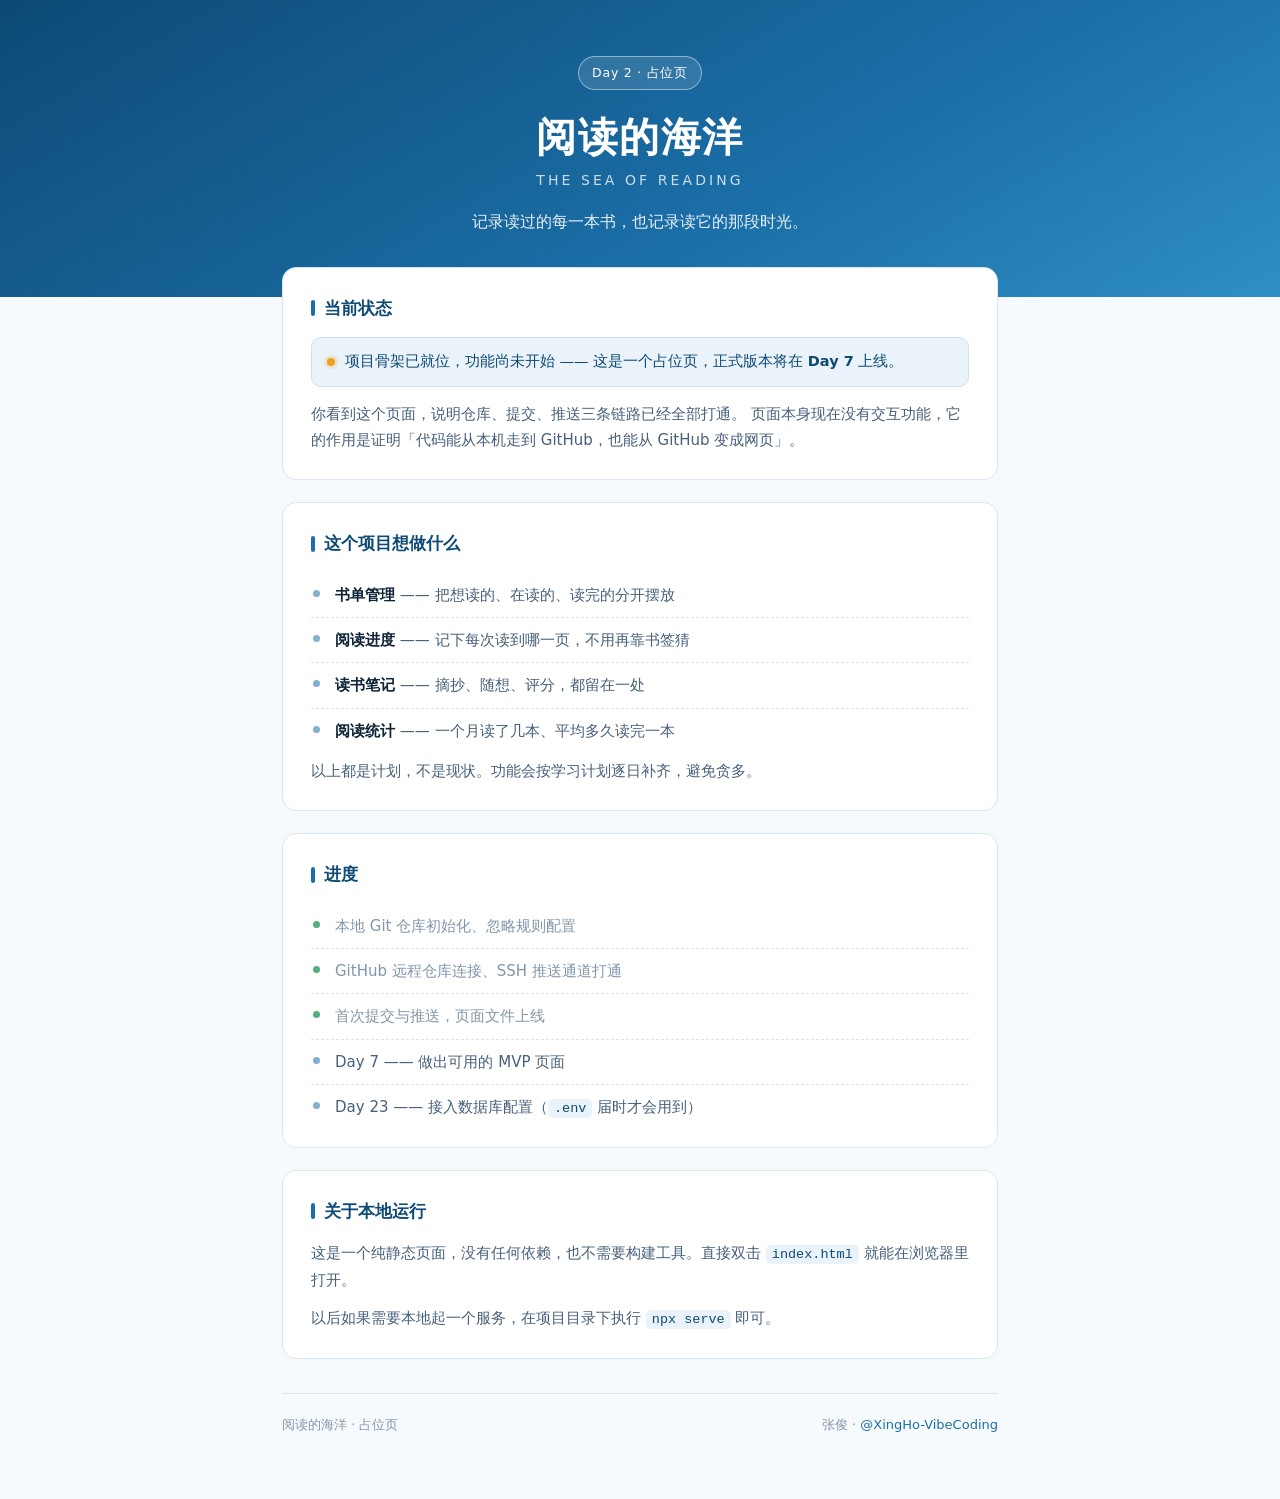
==== index.html @ 40977fce "Day 2｜新增 index.html 占位页，完成首次项目提交 改了什么：GIT-CHECKLIST.md 表格排版被编辑器自动重排（Day 1 遗留），随本次一并入库 加了什么：index.htm" ====
<!DOCTYPE html>
<html lang="zh-CN">
<head>
<meta charset="UTF-8">
<meta name="viewport" content="width=device-width, initial-scale=1.0">
<title>阅读的海洋 · The Sea of Reading</title>
<meta name="description" content="阅读的海洋 —— 一个记录读书笔记与阅读进度的个人项目。当前为占位页。">
<style>
  :root {
    --ink:        #0f2438;
    --ink-soft:   #47607a;
    --ink-faint:  #8296aa;
    --sea:        #1b6fa8;
    --sea-deep:   #0d4a75;
    --sea-tint:   #eaf3fa;
    --line:       #d8e6f0;
    --paper:      #ffffff;
    --bg:         #f6fafd;
    --radius:     14px;
  }

  * { box-sizing: border-box; }

  html { -webkit-text-size-adjust: 100%; }

  body {
    margin: 0;
    background: var(--bg);
    color: var(--ink);
    font-family: "PingFang SC", "Microsoft YaHei", "Hiragino Sans GB",
                 "Source Han Sans SC", "Noto Sans CJK SC", system-ui, sans-serif;
    font-size: 16px;
    line-height: 1.75;
    -webkit-font-smoothing: antialiased;
  }

  .wrap {
    max-width: 760px;
    margin: 0 auto;
    padding: 0 22px 64px;
  }

  /* ---------- 顶部 ---------- */
  .hero {
    background: linear-gradient(150deg, var(--sea-deep) 0%, var(--sea) 62%, #2f8fc4 100%);
    color: #fff;
    padding: 56px 22px 60px;
    text-align: center;
  }

  .hero-inner { max-width: 760px; margin: 0 auto; }

  .badge {
    display: inline-block;
    font-size: 12.5px;
    letter-spacing: .06em;
    padding: 5px 13px;
    border: 1px solid rgba(255, 255, 255, .45);
    border-radius: 999px;
    background: rgba(255, 255, 255, .12);
    margin-bottom: 22px;
  }

  .hero h1 {
    margin: 0;
    font-size: 40px;
    line-height: 1.25;
    letter-spacing: .04em;
    font-weight: 600;
  }

  .hero .en {
    display: block;
    margin-top: 10px;
    font-size: 14px;
    letter-spacing: .22em;
    text-transform: uppercase;
    opacity: .78;
    font-weight: 400;
  }

  .hero p.tagline {
    margin: 20px auto 0;
    max-width: 480px;
    font-size: 15.5px;
    opacity: .9;
  }

  /* ---------- 卡片 ---------- */
  .card {
    background: var(--paper);
    border: 1px solid var(--line);
    border-radius: var(--radius);
    padding: 26px 28px;
    margin-top: 22px;
  }

  .card:first-of-type { margin-top: -30px; }

  .card h2 {
    margin: 0 0 14px;
    font-size: 17px;
    font-weight: 600;
    color: var(--sea-deep);
    display: flex;
    align-items: center;
    gap: 9px;
  }

  .card h2::before {
    content: "";
    width: 4px;
    height: 16px;
    border-radius: 2px;
    background: var(--sea);
    flex: none;
  }

  .card p { margin: 0 0 12px; color: var(--ink-soft); font-size: 15px; }
  .card p:last-child { margin-bottom: 0; }

  /* ---------- 状态条 ---------- */
  .status {
    display: flex;
    align-items: center;
    gap: 10px;
    font-size: 14.5px;
    color: var(--sea-deep);
    background: var(--sea-tint);
    border: 1px solid #c9e2f3;
    border-radius: 10px;
    padding: 11px 15px;
  }

  .dot {
    width: 8px; height: 8px;
    border-radius: 50%;
    background: #f0a020;
    flex: none;
    box-shadow: 0 0 0 3px rgba(240, 160, 32, .18);
  }

  /* ---------- 列表 ---------- */
  ul.plain { margin: 0; padding: 0; list-style: none; }

  ul.plain li {
    position: relative;
    padding: 9px 0 9px 24px;
    border-bottom: 1px dashed var(--line);
    font-size: 15px;
    color: var(--ink-soft);
  }

  ul.plain li:last-child { border-bottom: none; padding-bottom: 0; }

  ul.plain li::before {
    content: "";
    position: absolute;
    left: 2px; top: 17px;
    width: 7px; height: 7px;
    border-radius: 50%;
    background: var(--sea);
    opacity: .55;
  }

  ul.plain li.done { color: var(--ink-faint); }
  ul.plain li.done::before { background: #35a06a; opacity: .85; }

  ul.plain li b { color: var(--ink); font-weight: 600; }

  /* ---------- 代码 ---------- */
  code {
    font-family: "Cascadia Mono", Consolas, "SFMono-Regular", Menlo, monospace;
    font-size: 13.5px;
    background: var(--sea-tint);
    color: var(--sea-deep);
    padding: 2px 6px;
    border-radius: 5px;
  }

  /* ---------- 页脚 ---------- */
  footer {
    margin-top: 34px;
    padding-top: 20px;
    border-top: 1px solid var(--line);
    font-size: 13px;
    color: var(--ink-faint);
    display: flex;
    justify-content: space-between;
    flex-wrap: wrap;
    gap: 8px;
  }

  footer a { color: var(--sea); text-decoration: none; }
  footer a:hover { text-decoration: underline; }

  @media (max-width: 520px) {
    .hero { padding: 42px 18px 52px; }
    .hero h1 { font-size: 30px; }
    .hero .en { font-size: 12px; letter-spacing: .16em; }
    .card { padding: 22px 20px; }
    .card:first-of-type { margin-top: -24px; }
  }
</style>
</head>
<body>

<header class="hero">
  <div class="hero-inner">
    <span class="badge">Day 2 · 占位页</span>
    <h1>阅读的海洋
      <span class="en">The Sea of Reading</span>
    </h1>
    <p class="tagline">记录读过的每一本书，也记录读它的那段时光。</p>
  </div>
</header>

<div class="wrap">

  <section class="card">
    <h2>当前状态</h2>
    <div class="status">
      <span class="dot"></span>
      <span>项目骨架已就位，功能尚未开始 —— 这是一个占位页，正式版本将在 <b>Day 7</b> 上线。</span>
    </div>
    <p style="margin-top:14px">
      你看到这个页面，说明仓库、提交、推送三条链路已经全部打通。
      页面本身现在没有交互功能，它的作用是证明「代码能从本机走到 GitHub，也能从 GitHub 变成网页」。
    </p>
  </section>

  <section class="card">
    <h2>这个项目想做什么</h2>
    <ul class="plain">
      <li><b>书单管理</b> —— 把想读的、在读的、读完的分开摆放</li>
      <li><b>阅读进度</b> —— 记下每次读到哪一页，不用再靠书签猜</li>
      <li><b>读书笔记</b> —— 摘抄、随想、评分，都留在一处</li>
      <li><b>阅读统计</b> —— 一个月读了几本、平均多久读完一本</li>
    </ul>
    <p style="margin-top:14px">
      以上都是计划，不是现状。功能会按学习计划逐日补齐，避免贪多。
    </p>
  </section>

  <section class="card">
    <h2>进度</h2>
    <ul class="plain">
      <li class="done">本地 Git 仓库初始化、忽略规则配置</li>
      <li class="done">GitHub 远程仓库连接、SSH 推送通道打通</li>
      <li class="done">首次提交与推送，页面文件上线</li>
      <li>Day 7 —— 做出可用的 MVP 页面</li>
      <li>Day 23 —— 接入数据库配置（<code>.env</code> 届时才会用到）</li>
    </ul>
  </section>

  <section class="card">
    <h2>关于本地运行</h2>
    <p>
      这是一个纯静态页面，没有任何依赖，也不需要构建工具。直接双击
      <code>index.html</code> 就能在浏览器里打开。
    </p>
    <p>
      以后如果需要本地起一个服务，在项目目录下执行 <code>npx serve</code> 即可。
    </p>
  </section>

  <footer>
    <span>阅读的海洋 · 占位页</span>
    <span>张俊 · <a href="https://github.com/XingHo-VibeCoding">@XingHo-VibeCoding</a></span>
  </footer>

</div>

</body>
</html>
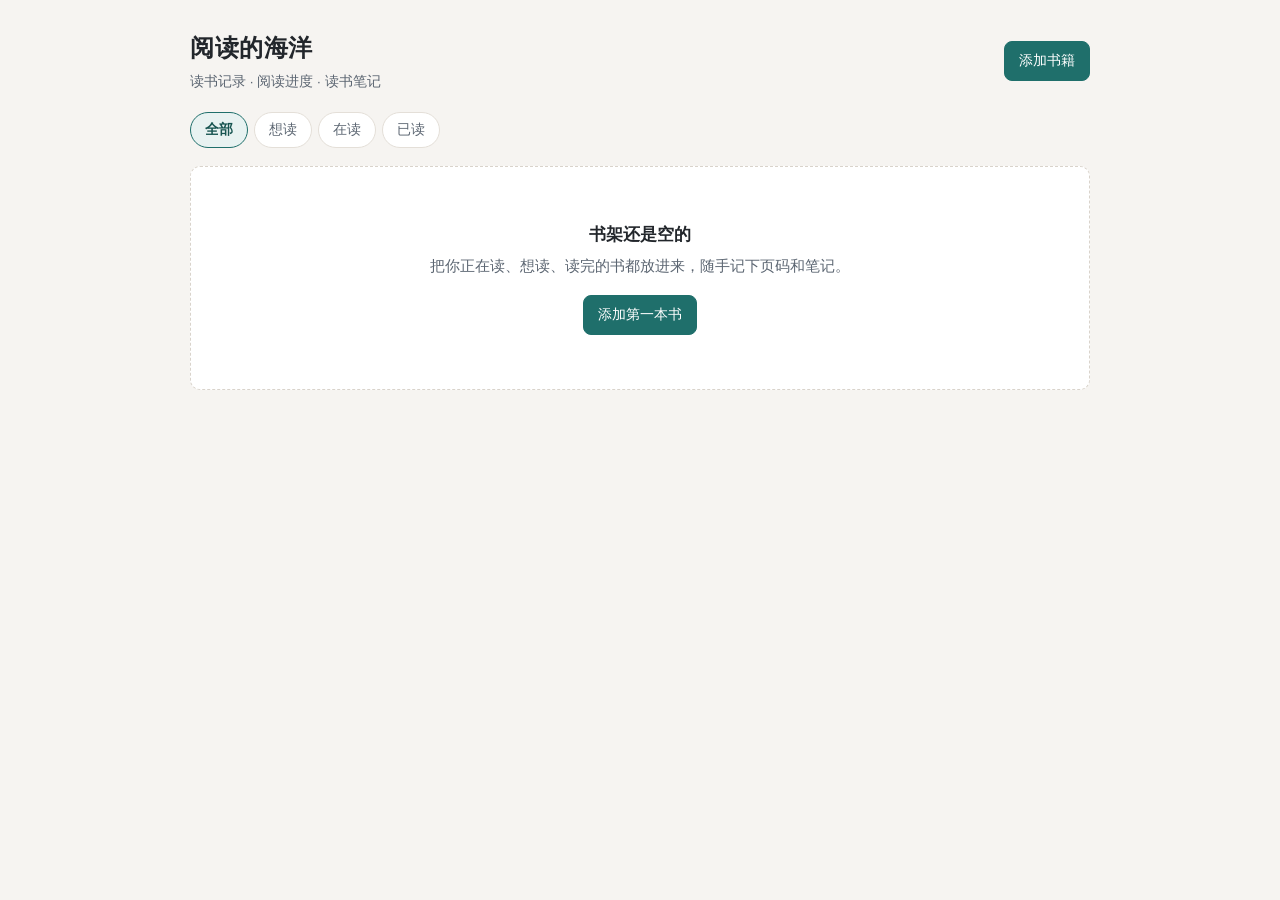
==== commit 4288f112: "Day 7｜MVP 跑起来，四个文件 + 23 条验收标准全过 改了什么：占位页改成三视图骨架，README/PRD/TECH_DESIGN 口径对齐，.gitignore 挡掉临时脚本 加了什么：s" ====
--- a/index.html
+++ b/index.html
@@ -1,275 +1,182 @@
-<!DOCTYPE html>
+<!doctype html>
 <html lang="zh-CN">
 <head>
-<meta charset="UTF-8">
-<meta name="viewport" content="width=device-width, initial-scale=1.0">
-<title>阅读的海洋 · The Sea of Reading</title>
-<meta name="description" content="阅读的海洋 —— 一个记录读书笔记与阅读进度的个人项目。当前为占位页。">
-<style>
-  :root {
-    --ink:        #0f2438;
-    --ink-soft:   #47607a;
-    --ink-faint:  #8296aa;
-    --sea:        #1b6fa8;
-    --sea-deep:   #0d4a75;
-    --sea-tint:   #eaf3fa;
-    --line:       #d8e6f0;
-    --paper:      #ffffff;
-    --bg:         #f6fafd;
-    --radius:     14px;
-  }
-
-  * { box-sizing: border-box; }
-
-  html { -webkit-text-size-adjust: 100%; }
-
-  body {
-    margin: 0;
-    background: var(--bg);
-    color: var(--ink);
-    font-family: "PingFang SC", "Microsoft YaHei", "Hiragino Sans GB",
-                 "Source Han Sans SC", "Noto Sans CJK SC", system-ui, sans-serif;
-    font-size: 16px;
-    line-height: 1.75;
-    -webkit-font-smoothing: antialiased;
-  }
-
-  .wrap {
-    max-width: 760px;
-    margin: 0 auto;
-    padding: 0 22px 64px;
-  }
-
-  /* ---------- 顶部 ---------- */
-  .hero {
-    background: linear-gradient(150deg, var(--sea-deep) 0%, var(--sea) 62%, #2f8fc4 100%);
-    color: #fff;
-    padding: 56px 22px 60px;
-    text-align: center;
-  }
-
-  .hero-inner { max-width: 760px; margin: 0 auto; }
-
-  .badge {
-    display: inline-block;
-    font-size: 12.5px;
-    letter-spacing: .06em;
-    padding: 5px 13px;
-    border: 1px solid rgba(255, 255, 255, .45);
-    border-radius: 999px;
-    background: rgba(255, 255, 255, .12);
-    margin-bottom: 22px;
-  }
-
-  .hero h1 {
-    margin: 0;
-    font-size: 40px;
-    line-height: 1.25;
-    letter-spacing: .04em;
-    font-weight: 600;
-  }
-
-  .hero .en {
-    display: block;
-    margin-top: 10px;
-    font-size: 14px;
-    letter-spacing: .22em;
-    text-transform: uppercase;
-    opacity: .78;
-    font-weight: 400;
-  }
-
-  .hero p.tagline {
-    margin: 20px auto 0;
-    max-width: 480px;
-    font-size: 15.5px;
-    opacity: .9;
-  }
-
-  /* ---------- 卡片 ---------- */
-  .card {
-    background: var(--paper);
-    border: 1px solid var(--line);
-    border-radius: var(--radius);
-    padding: 26px 28px;
-    margin-top: 22px;
-  }
-
-  .card:first-of-type { margin-top: -30px; }
-
-  .card h2 {
-    margin: 0 0 14px;
-    font-size: 17px;
-    font-weight: 600;
-    color: var(--sea-deep);
-    display: flex;
-    align-items: center;
-    gap: 9px;
-  }
-
-  .card h2::before {
-    content: "";
-    width: 4px;
-    height: 16px;
-    border-radius: 2px;
-    background: var(--sea);
-    flex: none;
-  }
-
-  .card p { margin: 0 0 12px; color: var(--ink-soft); font-size: 15px; }
-  .card p:last-child { margin-bottom: 0; }
-
-  /* ---------- 状态条 ---------- */
-  .status {
-    display: flex;
-    align-items: center;
-    gap: 10px;
-    font-size: 14.5px;
-    color: var(--sea-deep);
-    background: var(--sea-tint);
-    border: 1px solid #c9e2f3;
-    border-radius: 10px;
-    padding: 11px 15px;
-  }
-
-  .dot {
-    width: 8px; height: 8px;
-    border-radius: 50%;
-    background: #f0a020;
-    flex: none;
-    box-shadow: 0 0 0 3px rgba(240, 160, 32, .18);
-  }
-
-  /* ---------- 列表 ---------- */
-  ul.plain { margin: 0; padding: 0; list-style: none; }
-
-  ul.plain li {
-    position: relative;
-    padding: 9px 0 9px 24px;
-    border-bottom: 1px dashed var(--line);
-    font-size: 15px;
-    color: var(--ink-soft);
-  }
-
-  ul.plain li:last-child { border-bottom: none; padding-bottom: 0; }
-
-  ul.plain li::before {
-    content: "";
-    position: absolute;
-    left: 2px; top: 17px;
-    width: 7px; height: 7px;
-    border-radius: 50%;
-    background: var(--sea);
-    opacity: .55;
-  }
-
-  ul.plain li.done { color: var(--ink-faint); }
-  ul.plain li.done::before { background: #35a06a; opacity: .85; }
-
-  ul.plain li b { color: var(--ink); font-weight: 600; }
-
-  /* ---------- 代码 ---------- */
-  code {
-    font-family: "Cascadia Mono", Consolas, "SFMono-Regular", Menlo, monospace;
-    font-size: 13.5px;
-    background: var(--sea-tint);
-    color: var(--sea-deep);
-    padding: 2px 6px;
-    border-radius: 5px;
-  }
-
-  /* ---------- 页脚 ---------- */
-  footer {
-    margin-top: 34px;
-    padding-top: 20px;
-    border-top: 1px solid var(--line);
-    font-size: 13px;
-    color: var(--ink-faint);
-    display: flex;
-    justify-content: space-between;
-    flex-wrap: wrap;
-    gap: 8px;
-  }
-
-  footer a { color: var(--sea); text-decoration: none; }
-  footer a:hover { text-decoration: underline; }
-
-  @media (max-width: 520px) {
-    .hero { padding: 42px 18px 52px; }
-    .hero h1 { font-size: 30px; }
-    .hero .en { font-size: 12px; letter-spacing: .16em; }
-    .card { padding: 22px 20px; }
-    .card:first-of-type { margin-top: -24px; }
-  }
-</style>
+<meta charset="utf-8">
+<meta name="viewport" content="width=device-width, initial-scale=1">
+<title>阅读的海洋 · 我的读书记录</title>
+<!-- 依据 docs/TECH_DESIGN.md 2.6 / 2.7：单页 + 三视图，显示隐藏切换，不做页面跳转 -->
+<link rel="stylesheet" href="styles.css">
 </head>
 <body>
 
-<header class="hero">
-  <div class="hero-inner">
-    <span class="badge">Day 2 · 占位页</span>
-    <h1>阅读的海洋
-      <span class="en">The Sea of Reading</span>
-    </h1>
-    <p class="tagline">记录读过的每一本书，也记录读它的那段时光。</p>
-  </div>
-</header>
+<!-- 出错提示条：任何一步操作失败都在这里显示（TECH_DESIGN 3.4 / PRD AC-23） -->
+<div id="app-error" class="app-error" hidden></div>
 
 <div class="wrap">
 
-  <section class="card">
-    <h2>当前状态</h2>
-    <div class="status">
-      <span class="dot"></span>
-      <span>项目骨架已就位，功能尚未开始 —— 这是一个占位页，正式版本将在 <b>Day 7</b> 上线。</span>
+  <!-- ============================================================
+       P1 · 书单页（首页）
+       PRD 4.1 要求：状态筛选、书籍卡片列表、每张卡片显示
+       封面或书名首字 + 书名 + 作者 + 状态 +（在读时）进度、添加按钮
+       ============================================================ -->
+  <section id="view-list" class="view">
+
+    <header class="topbar">
+      <div>
+        <h1>阅读的海洋</h1>
+        <p class="muted sub">读书记录 · 阅读进度 · 读书笔记</p>
+      </div>
+      <button id="btn-add-book" class="btn btn-primary" type="button">添加书籍</button>
+    </header>
+
+    <!-- 三档状态 + 全部（PRD AC-7） -->
+    <nav class="filters" id="filters">
+      <button class="filter is-active" type="button" data-status="all">全部</button>
+      <button class="filter" type="button" data-status="want">想读</button>
+      <button class="filter" type="button" data-status="reading">在读</button>
+      <button class="filter" type="button" data-status="finished">已读</button>
+    </nav>
+
+    <!-- 书籍卡片由 app.js 生成后塞进这里 -->
+    <div id="book-list" class="book-list"></div>
+
+    <!-- 空状态（PRD AC-9）：一本书都没有时显示，而不是一片空白 -->
+    <div id="empty-state" class="empty">
+      <p class="empty-title">书架还是空的</p>
+      <p class="muted">把你正在读、想读、读完的书都放进来，随手记下页码和笔记。</p>
+      <button id="btn-add-first" class="btn btn-primary" type="button">添加第一本书</button>
     </div>
-    <p style="margin-top:14px">
-      你看到这个页面，说明仓库、提交、推送三条链路已经全部打通。
-      页面本身现在没有交互功能，它的作用是证明「代码能从本机走到 GitHub，也能从 GitHub 变成网页」。
-    </p>
+
+    <!-- 筛选后暂时为空（Day 7 补充）：PRD 4.1 原本只规定了上面那种空状态，
+         实测发现点了筛选看到一片空白会被当成页面坏了，所以这里给一句话 +
+         一个出口。跟上面那个的区别：书是有的，只是当前这一档没有。 -->
+    <div id="filter-empty" class="empty" hidden>
+      <p id="filter-empty-text" class="empty-title"></p>
+      <button id="btn-show-all" class="btn btn-primary" type="button">看全部</button>
+    </div>
+
   </section>
 
-  <section class="card">
-    <h2>这个项目想做什么</h2>
-    <ul class="plain">
-      <li><b>书单管理</b> —— 把想读的、在读的、读完的分开摆放</li>
-      <li><b>阅读进度</b> —— 记下每次读到哪一页，不用再靠书签猜</li>
-      <li><b>读书笔记</b> —— 摘抄、随想、评分，都留在一处</li>
-      <li><b>阅读统计</b> —— 一个月读了几本、平均多久读完一本</li>
-    </ul>
-    <p style="margin-top:14px">
-      以上都是计划，不是现状。功能会按学习计划逐日补齐，避免贪多。
-    </p>
+  <!-- ============================================================
+       P2 · 书籍详情页
+       PRD 4.1 要求：书名、作者、封面、状态切换（三态）、
+       进度录入区（想读时不显示）、笔记列表、写笔记、每条笔记的编辑/删除、
+       本书的编辑/删除、返回列表的入口
+       ============================================================ -->
+  <section id="view-detail" class="view" hidden>
+
+    <header class="topbar">
+      <button id="btn-back" class="btn btn-ghost" type="button">← 返回书单</button>
+      <div class="topbar-actions">
+        <button id="btn-edit-book" class="btn" type="button">编辑</button>
+        <button id="btn-delete-book" class="btn btn-danger" type="button">删除</button>
+      </div>
+    </header>
+
+    <div class="detail-head">
+      <!-- 封面：app.js 决定放 <img> 还是书名首字占位（TECH_DESIGN 2.8） -->
+      <div id="detail-cover" class="cover cover-lg"></div>
+      <div class="detail-meta">
+        <h2 id="detail-title"></h2>
+        <p id="detail-author" class="muted"></p>
+        <!-- 三态切换按钮由 app.js 生成 -->
+        <div id="detail-status" class="status-switch"></div>
+        <p id="detail-finished" class="muted" hidden></p>
+      </div>
+    </div>
+
+    <!-- 进度区：状态为「想读」时整块隐藏（PRD 4.1） -->
+    <div id="progress-box" class="box">
+      <h3 class="box-title">阅读进度</h3>
+      <p id="progress-view" class="progress-view"></p>
+      <div class="progress-form">
+        <label class="field-inline">
+          当前第
+          <input id="input-current-page" type="number" min="0" step="1" inputmode="numeric">
+          页
+        </label>
+        <button id="btn-save-progress" class="btn btn-primary" type="button">保存进度</button>
+      </div>
+      <p id="progress-hint" class="muted" hidden></p>
+    </div>
+
+    <div class="box">
+      <div class="box-head">
+        <h3 class="box-title">读书笔记 <span id="note-count" class="muted"></span></h3>
+        <button id="btn-add-note" class="btn btn-primary" type="button">写笔记</button>
+      </div>
+
+      <!-- 笔记编辑区：新增与编辑共用这一块，由 app.js 控制显隐与文案 -->
+      <div id="note-editor" class="note-editor" hidden>
+        <textarea id="note-content" rows="3" placeholder="写点什么…（只记自己的想法，不抄正文）"></textarea>
+        <div class="note-editor-foot">
+          <label class="field-inline">
+            页码（选填）
+            <input id="note-page" type="number" min="0" step="1" inputmode="numeric">
+          </label>
+          <div class="btn-row">
+            <button id="btn-cancel-note" class="btn" type="button">取消</button>
+            <button id="btn-save-note" class="btn btn-primary" type="button">保存</button>
+          </div>
+        </div>
+      </div>
+
+      <!-- 笔记列表由 app.js 生成 -->
+      <ul id="note-list" class="note-list"></ul>
+      <p id="note-empty" class="muted">这本书还没有笔记。</p>
+    </div>
+
   </section>
-
-  <section class="card">
-    <h2>进度</h2>
-    <ul class="plain">
-      <li class="done">本地 Git 仓库初始化、忽略规则配置</li>
-      <li class="done">GitHub 远程仓库连接、SSH 推送通道打通</li>
-      <li class="done">首次提交与推送，页面文件上线</li>
-      <li>Day 7 —— 做出可用的 MVP 页面</li>
-      <li>Day 23 —— 接入数据库配置（<code>.env</code> 届时才会用到）</li>
-    </ul>
-  </section>
-
-  <section class="card">
-    <h2>关于本地运行</h2>
-    <p>
-      这是一个纯静态页面，没有任何依赖，也不需要构建工具。直接双击
-      <code>index.html</code> 就能在浏览器里打开。
-    </p>
-    <p>
-      以后如果需要本地起一个服务，在项目目录下执行 <code>npx serve</code> 即可。
-    </p>
-  </section>
-
-  <footer>
-    <span>阅读的海洋 · 占位页</span>
-    <span>张俊 · <a href="https://github.com/XingHo-VibeCoding">@XingHo-VibeCoding</a></span>
-  </footer>
 
 </div>
 
+<!-- ============================================================
+     P3 · 添加 / 编辑书籍弹窗
+     PRD 4.1 要求：书名（必填）、作者、封面网址、总页数、保存、取消
+     ============================================================ -->
+<div id="modal-book" class="modal" hidden>
+  <div class="modal-card" role="dialog" aria-modal="true" aria-labelledby="modal-title">
+    <h2 id="modal-title">添加书籍</h2>
+
+    <form id="form-book" novalidate>
+      <label class="field">
+        书名 <span class="req">*</span>
+        <input id="input-title" type="text" autocomplete="off">
+      </label>
+
+      <label class="field">
+        作者
+        <input id="input-author" type="text" autocomplete="off">
+      </label>
+
+      <label class="field">
+        封面网址
+        <input id="input-cover" type="text" autocomplete="off" placeholder="选填，形如 https://…">
+      </label>
+
+      <label class="field">
+        总页数
+        <input id="input-total" type="number" min="1" step="1" inputmode="numeric" placeholder="选填">
+      </label>
+
+      <!-- 表单内的错误提示：弹窗不关闭，就地告诉用户哪里不对（PRD AC-2 / AC-13） -->
+      <p id="form-error" class="form-error" hidden></p>
+
+      <div class="modal-foot">
+        <button id="btn-cancel-book" class="btn" type="button">取消</button>
+        <button id="btn-save-book" class="btn btn-primary" type="submit">保存</button>
+      </div>
+    </form>
+  </div>
+</div>
+
+<!-- ============================================================
+     ⚠️ 只能用普通 <script>，禁止 type="module" / import / export
+     原因见 docs/TECH_DESIGN.md 2.11：用模块方式打开会直接白屏。
+     顺序也不能颠倒 —— store.js 必须先于 app.js。
+     ============================================================ -->
+<script src="store.js"></script>
+<script src="app.js"></script>
+
 </body>
 </html>
--- a/styles.css
+++ b/styles.css
@@ -0,0 +1,266 @@
+/* ============================================================================
+ * styles.css —— 阅读的海洋 全部样式
+ *
+ * 依据 docs/TECH_DESIGN.md 2.6：本项目只有四个文件，样式全在这里，不引外部资源。
+ * 约束（TECH_DESIGN 2.10）：不用 CSS 框架、不用 CDN 字体、不用图标库
+ * —— 所以图标一律用文字符号（如 ← ），字体只用系统自带。
+ * ========================================================================== */
+
+:root {
+  --paper:      #f6f4f1;   /* 页面底色，偏暖的纸感 */
+  --card:       #ffffff;
+  --ink:        #22262b;   /* 主文字 */
+  --ink-soft:   #5c6672;   /* 次要文字 */
+  --ink-faint:  #8b95a1;   /* 更弱的说明文字 */
+  --line:       #e4dfd8;   /* 分隔线 */
+  --accent:     #1f6f6b;   /* 主色：墨绿 */
+  --accent-dk:  #175450;
+  --accent-bg:  #e8f2f1;
+  --danger:     #b3261e;
+  --danger-bg:  #fdecea;
+  --radius:     10px;
+  --shadow:     0 1px 2px rgba(34, 38, 43, .06);
+}
+
+* { box-sizing: border-box; }
+
+/* 视图切换靠 hidden 属性；必须加这条，否则 display:flex 会把它盖掉 */
+[hidden] { display: none !important; }
+
+/*
+ * 说明：HTML 里两个 <section> 都带 class="view"，但这里故意**不给它写样式**。
+ * 它是给 app.js 用的钩子（切换视图时统一 document.querySelectorAll('.view')
+ * 然后设 hidden），不是给 CSS 用的。看到它没有样式规则，不是漏写。
+ */
+
+body {
+  margin: 0;
+  padding: 28px 20px 64px;
+  background: var(--paper);
+  color: var(--ink);
+  font: 15px/1.7 -apple-system, BlinkMacSystemFont, "Segoe UI",
+        "Microsoft YaHei", "PingFang SC", "Hiragino Sans GB", sans-serif;
+}
+
+.wrap { max-width: 900px; margin: 0 auto; }
+
+h1 { font-size: 24px; margin: 0; letter-spacing: .5px; }
+h2 { font-size: 21px; margin: 0 0 6px; }
+h3 { font-size: 15px; margin: 0; }
+
+.muted { color: var(--ink-soft); margin: 0; }
+.sub { font-size: 13.5px; margin-top: 2px; }
+
+/* ---------------------------------------------------------------- 顶栏 */
+
+.topbar {
+  display: flex; align-items: center; justify-content: space-between;
+  gap: 14px; flex-wrap: wrap; margin-bottom: 18px;
+}
+.topbar-actions { display: flex; gap: 8px; }
+
+/* ---------------------------------------------------------------- 按钮 */
+
+.btn {
+  font: inherit; font-size: 14px; cursor: pointer;
+  padding: 7px 14px; border-radius: 8px;
+  border: 1px solid var(--line); background: var(--card); color: var(--ink);
+  transition: background .12s, border-color .12s;
+}
+.btn:hover { background: #f1efec; }
+
+.btn-primary {
+  background: var(--accent); border-color: var(--accent); color: #fff;
+}
+.btn-primary:hover { background: var(--accent-dk); border-color: var(--accent-dk); }
+
+.btn-ghost { border-color: transparent; background: transparent; color: var(--ink-soft); }
+.btn-ghost:hover { background: #ece9e5; color: var(--ink); }
+
+.btn-danger { color: var(--danger); border-color: #eccac6; background: #fff; }
+.btn-danger:hover { background: var(--danger-bg); }
+
+.btn-row { display: flex; gap: 8px; }
+
+/* 小号按钮：用在笔记条目里 */
+.btn-sm { padding: 3px 10px; font-size: 13px; border-radius: 6px; }
+
+/* ---------------------------------------------------------------- 筛选项 */
+
+.filters { display: flex; gap: 6px; margin-bottom: 18px; flex-wrap: wrap; }
+.filter {
+  font: inherit; font-size: 14px; cursor: pointer;
+  padding: 5px 14px; border-radius: 999px;
+  border: 1px solid var(--line); background: var(--card); color: var(--ink-soft);
+}
+.filter:hover { background: #f1efec; }
+.filter.is-active {
+  background: var(--accent-bg); border-color: var(--accent); color: var(--accent-dk);
+  font-weight: 600;
+}
+
+/* ---------------------------------------------------------------- 书单卡片列表 */
+
+.book-list {
+  display: grid; gap: 12px;
+  grid-template-columns: repeat(auto-fill, minmax(280px, 1fr));
+}
+
+.book-card {
+  display: flex; gap: 14px; align-items: flex-start;
+  padding: 14px; cursor: pointer;
+  background: var(--card); border: 1px solid var(--line);
+  border-radius: var(--radius); box-shadow: var(--shadow);
+  transition: border-color .12s, transform .12s;
+}
+.book-card:hover { border-color: #cfc8bf; transform: translateY(-1px); }
+
+.book-card-body { min-width: 0; flex: 1; }
+
+.book-title {
+  font-size: 16px; font-weight: 600; margin: 0 0 2px;
+  overflow-wrap: anywhere;
+}
+.book-author { font-size: 13px; color: var(--ink-soft); margin: 0 0 8px; }
+
+/* ---------------------------------------------------------------- 封面与首字占位 */
+
+.cover {
+  flex: none; overflow: hidden;
+  width: 72px; height: 100px; border-radius: 6px;
+  display: flex; align-items: center; justify-content: center;
+  font-size: 30px; font-weight: 600; color: #fff;
+  background: linear-gradient(145deg, #4a8f8a, #1f6f6b);
+  user-select: none;
+}
+.cover img { width: 100%; height: 100%; object-fit: cover; display: block; }
+
+.cover-lg { width: 132px; height: 186px; font-size: 54px; border-radius: 8px; }
+
+/* ---------------------------------------------------------------- 状态标签 */
+
+.badge {
+  display: inline-block; font-size: 12px; line-height: 1.6;
+  padding: 1px 9px; border-radius: 999px; border: 1px solid;
+}
+.badge-want     { color: #7a6a4f; background: #f6f0e4; border-color: #e6dcc8; }
+.badge-reading  { color: var(--accent-dk); background: var(--accent-bg); border-color: #cfe3e1; }
+.badge-finished { color: #2f6b3a; background: #e9f4ea; border-color: #cfe4d2; }
+
+/* ---------------------------------------------------------------- 进度条 */
+
+.progress-line { font-size: 13px; color: var(--ink-soft); margin: 8px 0 0; }
+
+.bar { height: 5px; border-radius: 999px; background: #eae6e1; margin-top: 6px; overflow: hidden; }
+.bar-fill { height: 100%; background: var(--accent); border-radius: 999px; }
+
+/* ---------------------------------------------------------------- 空状态 */
+
+.empty {
+  padding: 54px 24px; text-align: center;
+  background: var(--card); border: 1px dashed #d9d3cb; border-radius: var(--radius);
+}
+.empty-title { font-size: 17px; font-weight: 600; margin: 0 0 4px; }
+.empty .btn { margin-top: 16px; }
+
+/* ---------------------------------------------------------------- 出错提示条 */
+
+.app-error {
+  max-width: 900px; margin: 0 auto 16px;
+  padding: 11px 16px; border-radius: var(--radius);
+  background: var(--danger-bg); border: 1px solid #eccac6; color: #8c1d18;
+  font-size: 14px;
+}
+
+/* ---------------------------------------------------------------- 卡片盒子（详情页用）*/
+
+.box {
+  background: var(--card); border: 1px solid var(--line);
+  border-radius: var(--radius); box-shadow: var(--shadow);
+  padding: 18px; margin-top: 16px;
+}
+.box-head {
+  display: flex; align-items: center; justify-content: space-between;
+  gap: 12px; flex-wrap: wrap; margin-bottom: 12px;
+}
+.box-title { font-weight: 600; }
+
+/* ---------------------------------------------------------------- 详情页头部 */
+
+.detail-head { display: flex; gap: 20px; align-items: flex-start; flex-wrap: wrap; }
+.detail-meta { min-width: 0; flex: 1; }
+.detail-meta h2 { overflow-wrap: anywhere; }
+
+.status-switch { display: flex; gap: 6px; margin-top: 12px; flex-wrap: wrap; }
+.status-switch .btn.is-active {
+  background: var(--accent-bg); border-color: var(--accent);
+  color: var(--accent-dk); font-weight: 600;
+}
+
+/* ---------------------------------------------------------------- 进度录入 */
+
+.progress-view { font-size: 15px; margin: 10px 0 14px; }
+.progress-view strong { font-size: 21px; }
+.progress-form { display: flex; align-items: center; gap: 10px; flex-wrap: wrap; }
+.progress-form .bar { width: 100%; margin-top: 2px; }
+
+.field-inline { display: inline-flex; align-items: center; gap: 6px; font-size: 14px; color: var(--ink-soft); }
+
+input[type="text"], input[type="number"], textarea {
+  font: inherit; font-size: 14px; color: var(--ink);
+  padding: 6px 9px; border: 1px solid var(--line); border-radius: 7px;
+  background: #fff;
+}
+input[type="number"] { width: 84px; }
+input:focus, textarea:focus { outline: 2px solid #cfe3e1; outline-offset: 0; border-color: var(--accent); }
+textarea { width: 100%; resize: vertical; }
+
+/* ---------------------------------------------------------------- 笔记 */
+
+.note-editor { margin-bottom: 16px; padding-bottom: 16px; border-bottom: 1px solid var(--line); }
+.note-editor-foot {
+  display: flex; align-items: center; justify-content: space-between;
+  gap: 12px; margin-top: 10px; flex-wrap: wrap;
+}
+
+.note-list { list-style: none; margin: 0; padding: 0; }
+.note-item { padding: 13px 0; border-top: 1px solid var(--line); }
+.note-item:first-child { border-top: none; }
+.note-body { margin: 0 0 8px; white-space: pre-wrap; overflow-wrap: anywhere; }
+.note-foot { display: flex; align-items: center; justify-content: space-between; gap: 12px; flex-wrap: wrap; }
+.note-meta { font-size: 12.5px; color: var(--ink-faint); }
+
+/* ---------------------------------------------------------------- 弹窗 */
+
+.modal {
+  position: fixed; inset: 0; z-index: 50;
+  display: flex; align-items: center; justify-content: center;
+  padding: 20px; background: rgba(34, 38, 43, .45);
+}
+.modal-card {
+  width: 100%; max-width: 420px; max-height: 88vh; overflow: auto;
+  background: var(--card); border-radius: 12px; padding: 22px;
+  box-shadow: 0 10px 34px rgba(34, 38, 43, .22);
+}
+.modal-card h2 { margin-bottom: 16px; }
+
+.field { display: block; margin-bottom: 14px; font-size: 14px; color: var(--ink-soft); }
+.field input { display: block; width: 100%; margin-top: 5px; }
+.req { color: var(--danger); }
+
+.form-error {
+  margin: 0 0 14px; padding: 9px 12px; font-size: 13.5px;
+  background: var(--danger-bg); border: 1px solid #eccac6;
+  border-radius: 7px; color: #8c1d18;
+}
+
+.modal-foot { display: flex; justify-content: flex-end; gap: 8px; margin-top: 20px; }
+
+/* ---------------------------------------------------------------- 窄屏 */
+
+@media (max-width: 560px) {
+  body { padding: 18px 14px 48px; }
+  .book-list { grid-template-columns: 1fr; }
+  .cover-lg { width: 96px; height: 136px; font-size: 40px; }
+  h1 { font-size: 20px; }
+}
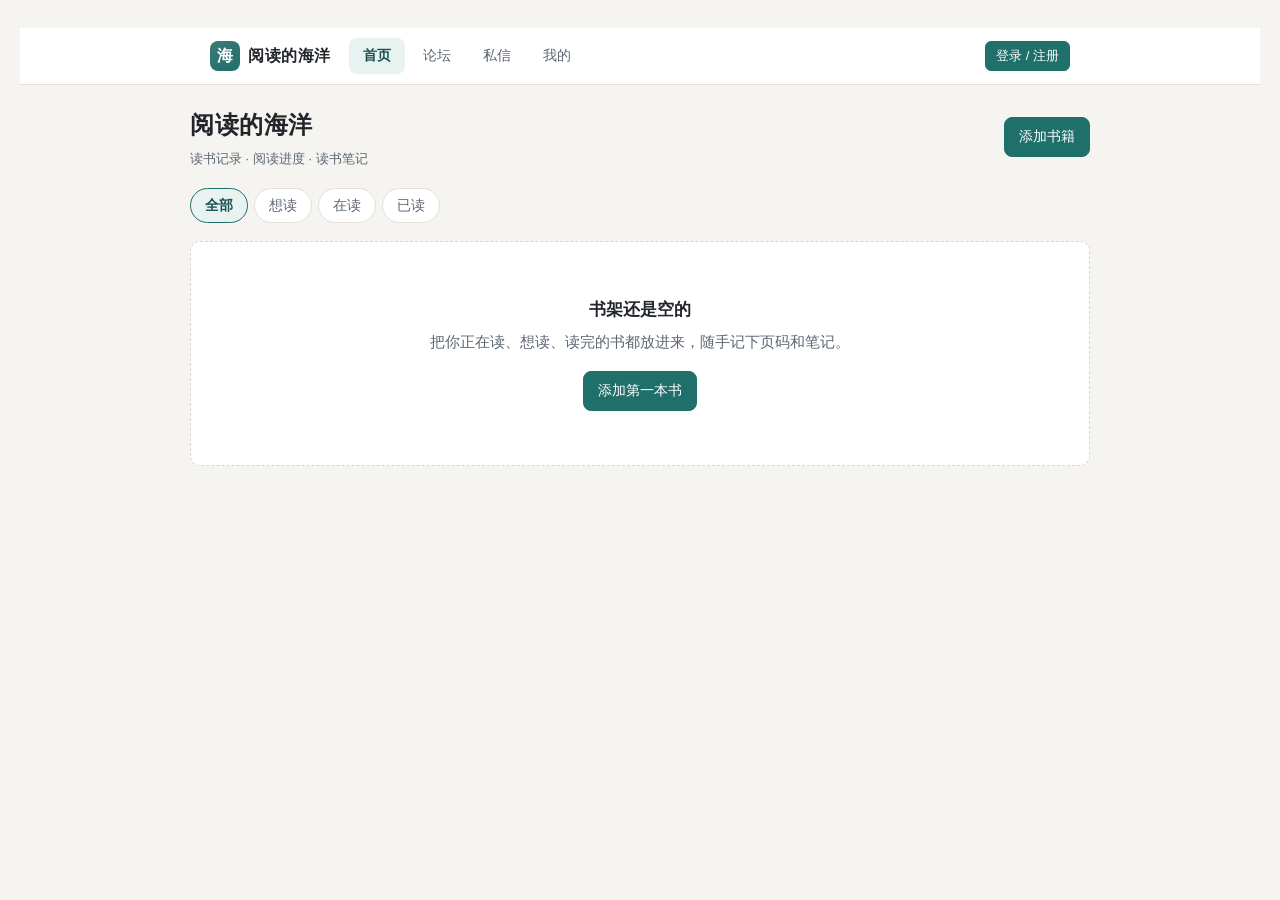
==== commit c0ef404a: "Day 11｜产品升级为阅读社区，前端界面与文档更新 改了什么：index.html 加顶部导航与多视图容器、styles.css 追加社区样式、app.js 适配视图切换；README 重写 5 处" ====
--- a/index.html
+++ b/index.html
@@ -3,14 +3,47 @@
 <head>
 <meta charset="utf-8">
 <meta name="viewport" content="width=device-width, initial-scale=1">
-<title>阅读的海洋 · 我的读书记录</title>
-<!-- 依据 docs/TECH_DESIGN.md 2.6 / 2.7：单页 + 三视图，显示隐藏切换，不做页面跳转 -->
+<title>阅读的海洋 · 读书记录与交流社区</title>
+<!--
+  Day 11 起：从「个人读书记录」升级为「阅读社区」，顶部加全局导航栏，
+  首页（书架）/ 论坛 / 私信 / 我的 多视图切换。仍用 hidden 切换，不做页面跳转。
+  依据 docs/COMMUNITY_DESIGN.md。
+-->
 <link rel="stylesheet" href="styles.css">
 </head>
 <body>
 
 <!-- 出错提示条：任何一步操作失败都在这里显示（TECH_DESIGN 3.4 / PRD AC-23） -->
 <div id="app-error" class="app-error" hidden></div>
+<!-- 成功提示条：注册/登录成功等正向反馈（Day 11 Step 3 新增），几秒后自动消失 -->
+<div id="app-success" class="app-success" hidden></div>
+
+<!-- ============================================================
+     全局导航栏（Day 11 新增）
+     COMMUNITY_DESIGN.md 第 11 节：导航栏 + 多页切换。
+     首页=书架、论坛、私信、我的，右侧是登录/注册入口（未登录时）。
+     ============================================================ -->
+<header class="site-nav">
+  <div class="site-nav-inner">
+    <a class="site-brand" href="#" data-nav="home">
+      <span class="site-brand-mark">海</span>
+      <span class="site-brand-text">阅读的海洋</span>
+    </a>
+    <nav class="site-nav-links">
+      <button class="site-nav-link is-active" type="button" data-nav="home">首页</button>
+      <button class="site-nav-link" type="button" data-nav="forum">论坛</button>
+      <button class="site-nav-link" type="button" data-nav="messages">私信</button>
+      <button class="site-nav-link" type="button" data-nav="me">我的</button>
+    </nav>
+    <div class="site-nav-auth">
+      <button id="btn-nav-login" class="btn btn-primary btn-sm" type="button" data-nav="login">登录 / 注册</button>
+      <button id="nav-user" class="nav-user" type="button" data-nav="me" title="进入我的页面" hidden>
+        <span id="nav-user-avatar" class="avatar avatar-sm">海</span>
+        <span id="nav-user-name" class="nav-user-name"></span>
+      </button>
+    </div>
+  </div>
+</header>
 
 <div class="wrap">
 
@@ -128,6 +161,153 @@
 
   </section>
 
+  <!-- ============================================================
+       P4 · 论坛（Day 11 新增）
+       COMMUNITY_DESIGN.md 第 5、6 节：帖子流 + 今日/本周/本月热门。
+       本轮数据先 mock，后端就绪后接真接口。
+       ============================================================ -->
+  <section id="view-forum" class="view" hidden>
+    <header class="topbar">
+      <div>
+        <h1>论坛</h1>
+        <p class="muted sub">分享你正在读的书，聊聊感受</p>
+      </div>
+      <button id="btn-new-post" class="btn btn-primary" type="button">发帖</button>
+    </header>
+
+    <!-- 热门书籍排行：今日 / 本周 / 本月（按讨论量） -->
+    <div class="box hot-box">
+      <div class="box-head">
+        <h3 class="box-title">热门书籍</h3>
+        <div class="hot-tabs" id="hot-tabs">
+          <button class="filter is-active" type="button" data-range="day">今日</button>
+          <button class="filter" type="button" data-range="week">本周</button>
+          <button class="filter" type="button" data-range="month">本月</button>
+        </div>
+      </div>
+      <ol id="hot-list" class="hot-list"></ol>
+      <p id="hot-empty" class="muted" hidden>这段时间还没有人在讨论书。</p>
+    </div>
+
+    <!-- 帖子流 -->
+    <div class="box">
+      <div class="box-head">
+        <h3 class="box-title">最新讨论</h3>
+      </div>
+      <div id="post-list" class="post-list"></div>
+      <p id="post-empty" class="muted">还没有帖子，来发第一篇吧。</p>
+    </div>
+  </section>
+
+  <!-- ============================================================
+       P5 · 帖子详情（Day 11 新增）
+       COMMUNITY_DESIGN.md 5.2：封面 + 正文 + 评论 + 发表看法。
+       ============================================================ -->
+  <section id="view-post" class="view" hidden>
+    <header class="topbar">
+      <button id="btn-post-back" class="btn btn-ghost" type="button">← 返回论坛</button>
+    </header>
+    <div id="post-detail"></div>
+  </section>
+
+  <!-- ============================================================
+       P5b · 同书帖子列表（Day 11 补充）
+       COMMUNITY_DESIGN.md 6.4：点热门榜里的书，看这本书的所有相关帖子。
+       ============================================================ -->
+  <section id="view-book-posts" class="view" hidden>
+    <header class="topbar">
+      <button id="btn-book-posts-back" class="btn btn-ghost" type="button">← 返回论坛</button>
+    </header>
+    <div id="book-posts-head" class="detail-head"></div>
+    <div class="box">
+      <div class="box-head">
+        <h3 class="box-title">关于这本书的讨论</h3>
+      </div>
+      <div id="book-posts-list" class="post-list"></div>
+      <p id="book-posts-empty" class="muted" hidden>这本书还没有人发帖讨论。</p>
+    </div>
+  </section>
+
+  <!-- ============================================================
+       P6 · 私信（Day 11 新增）
+       COMMUNITY_DESIGN.md 第 7 节：会话列表 + 一对一对话窗口。
+       ============================================================ -->
+  <section id="view-messages" class="view" hidden>
+    <header class="topbar">
+      <div>
+        <h1>私信</h1>
+        <p class="muted sub">和聊得来的读者一对一交流</p>
+      </div>
+    </header>
+    <div class="box">
+      <div id="conversation-list" class="conversation-list"></div>
+      <p id="conversation-empty" class="muted" hidden>还没有私信。去论坛找本喜欢的书，认识个读者吧。</p>
+    </div>
+  </section>
+
+  <!-- ============================================================
+       P7 · 我的（Day 11 新增）
+       COMMUNITY_DESIGN.md 第 1 节：登录后展示个人公开信息。
+       未登录时显示登录/注册引导。
+       ============================================================ -->
+  <section id="view-me" class="view" hidden>
+    <div id="me-content"></div>
+  </section>
+
+  <!-- ============================================================
+       P7b · 个人主页（Day 11 Step 4 新增）
+       COMMUNITY_DESIGN.md 第 1 节：点别人头像/名字，看对方的公开主页
+       —— 简介 + 帖子 + 评论 + 书单（在读/想读/已读/喜欢）。
+       ============================================================ -->
+  <section id="view-profile" class="view" hidden>
+    <header class="topbar">
+      <button id="btn-profile-back" class="btn btn-ghost" type="button">← 返回</button>
+    </header>
+    <div id="profile-content"></div>
+  </section>
+
+  <!-- ============================================================
+       P8 · 登录 / 注册（Day 11 新增）
+       COMMUNITY_DESIGN.md 第 4 节：账号名 + 密码（可选头像）。
+       账号名占用校验（mock，后端就绪后接真接口）。
+       ============================================================ -->
+  <section id="view-auth" class="view" hidden>
+    <div class="auth-card">
+      <h2 id="auth-title">登录</h2>
+      <div class="auth-tabs">
+        <button id="auth-tab-login" class="filter is-active" type="button">登录</button>
+        <button id="auth-tab-register" class="filter" type="button">注册</button>
+      </div>
+      <form id="form-auth" novalidate>
+        <label class="field">
+          账号名 <span class="req">*</span>
+          <input id="auth-username" type="text" autocomplete="off" placeholder="2~20 个字符">
+        </label>
+        <label class="field">
+          密码 <span class="req">*</span>
+          <input id="auth-password" type="password" autocomplete="off" placeholder="至少 6 位">
+        </label>
+        <label class="field" id="auth-avatar-field" hidden>
+          头像（可选）
+        </label>
+        <div id="auth-avatar-picker" class="avatar-picker" hidden>
+          <div class="avatar-picker-row">
+            <span id="avatar-preview" class="avatar avatar-lg">海</span>
+            <div class="avatar-picker-colors" id="avatar-colors"></div>
+          </div>
+          <button id="btn-avatar-upload" class="btn" type="button">上传图片</button>
+          <button id="btn-avatar-clear" class="btn" type="button" hidden>清除头像</button>
+          <input id="avatar-file-input" type="file" accept="image/*" hidden>
+        </div>
+        <p id="auth-error" class="form-error" hidden></p>
+        <div class="modal-foot">
+          <button id="btn-auth-submit" class="btn btn-primary" type="submit">登录</button>
+        </div>
+      </form>
+      <p class="muted sub auth-hint">注册不需要手机号、不需要邮箱，只填账号名和密码。</p>
+    </div>
+  </section>
+
 </div>
 
 <!-- ============================================================
@@ -171,12 +351,55 @@
 </div>
 
 <!-- ============================================================
+     P9 · 发帖弹窗（Day 11 Step 5 新增）
+     COMMUNITY_DESIGN.md 第 5 节：书名 + 作者 + 封面（可选）+ 感想正文。
+     封面本轮先用「首字占位 / 用户填的网址」；Google Books 真接等后端打卡。
+     ============================================================ -->
+<div id="modal-compose" class="modal" hidden>
+  <div class="modal-card" role="dialog" aria-modal="true" aria-labelledby="compose-title">
+    <h2 id="compose-title">发帖 · 分享一本书</h2>
+
+    <form id="form-compose" novalidate>
+      <label class="field">
+        书名 <span class="req">*</span>
+        <input id="compose-title-input" type="text" autocomplete="off" placeholder="你想讨论的书名">
+      </label>
+
+      <label class="field">
+        作者
+        <input id="compose-author" type="text" autocomplete="off" placeholder="选填">
+      </label>
+
+      <label class="field">
+        封面网址
+        <input id="compose-cover" type="text" autocomplete="off" placeholder="选填，形如 https://…；留空用书名首字占位">
+      </label>
+
+      <label class="field">
+        你的感受 / 看法 <span class="req">*</span>
+        <textarea id="compose-content" rows="4" placeholder="这本书讲了什么、你读下来的感受…"></textarea>
+      </label>
+
+      <p id="compose-error" class="form-error" hidden></p>
+
+      <div class="modal-foot">
+        <button id="btn-cancel-compose" class="btn" type="button">取消</button>
+        <button id="btn-save-compose" class="btn btn-primary" type="submit">发布</button>
+      </div>
+    </form>
+  </div>
+</div>
+
+<!-- ============================================================
      ⚠️ 只能用普通 <script>，禁止 type="module" / import / export
      原因见 docs/TECH_DESIGN.md 2.11：用模块方式打开会直接白屏。
      顺序也不能颠倒 —— store.js 必须先于 app.js。
+     community.js 是 Day 11 新增的社区层（论坛/私信/登录），
+     它要读到 app.js 暴露的视图切换能力，所以放在 app.js 之后。
      ============================================================ -->
 <script src="store.js"></script>
 <script src="app.js"></script>
+<script src="community.js"></script>
 
 </body>
 </html>
--- a/styles.css
+++ b/styles.css
@@ -11,13 +11,15 @@
   --card:       #ffffff;
   --ink:        #22262b;   /* 主文字 */
   --ink-soft:   #5c6672;   /* 次要文字 */
-  --ink-faint:  #8b95a1;   /* 更弱的说明文字 */
+  --ink-faint:  #5f6a76;   /* 更弱的说明文字（加深后 ≥4.5:1，原先 #8b95a1 只有 2.77） */
   --line:       #e4dfd8;   /* 分隔线 */
   --accent:     #1f6f6b;   /* 主色：墨绿 */
   --accent-dk:  #175450;
   --accent-bg:  #e8f2f1;
   --danger:     #b3261e;
   --danger-bg:  #fdecea;
+  --success:    #1d6b34;
+  --success-bg: #e9f6ee;
   --radius:     10px;
   --shadow:     0 1px 2px rgba(34, 38, 43, .06);
 }
@@ -49,7 +51,7 @@
 h3 { font-size: 15px; margin: 0; }
 
 .muted { color: var(--ink-soft); margin: 0; }
-.sub { font-size: 13.5px; margin-top: 2px; }
+.sub { font-size: 13px; margin-top: 2px; }
 
 /* ---------------------------------------------------------------- 顶栏 */
 
@@ -79,6 +81,13 @@
 
 .btn-danger { color: var(--danger); border-color: #eccac6; background: #fff; }
 .btn-danger:hover { background: var(--danger-bg); }
+
+/* 键盘焦点可见（Tab 键导航时）：与 home.css 的重试按钮同一套规则 */
+.btn:focus-visible,
+.filter:focus-visible {
+  outline: 2px solid var(--accent);
+  outline-offset: 2px;
+}
 
 .btn-row { display: flex; gap: 8px; }
 
@@ -130,7 +139,7 @@
   width: 72px; height: 100px; border-radius: 6px;
   display: flex; align-items: center; justify-content: center;
   font-size: 30px; font-weight: 600; color: #fff;
-  background: linear-gradient(145deg, #4a8f8a, #1f6f6b);
+  background: linear-gradient(145deg, #3a7a76, #1f6f6b);   /* 浅端加深过：白字对比 3.76 → 4.97 */
   user-select: none;
 }
 .cover img { width: 100%; height: 100%; object-fit: cover; display: block; }
@@ -172,6 +181,14 @@
   font-size: 14px;
 }
 
+/* 成功提示条（注册/登录成功等正向反馈） */
+.app-success {
+  max-width: 900px; margin: 0 auto 16px;
+  padding: 11px 16px; border-radius: var(--radius);
+  background: var(--success-bg); border: 1px solid #b8dcc4; color: var(--success);
+  font-size: 14px;
+}
+
 /* ---------------------------------------------------------------- 卡片盒子（详情页用）*/
 
 .box {
@@ -228,7 +245,7 @@
 .note-item:first-child { border-top: none; }
 .note-body { margin: 0 0 8px; white-space: pre-wrap; overflow-wrap: anywhere; }
 .note-foot { display: flex; align-items: center; justify-content: space-between; gap: 12px; flex-wrap: wrap; }
-.note-meta { font-size: 12.5px; color: var(--ink-faint); }
+.note-meta { font-size: 12px; color: var(--ink-faint); }
 
 /* ---------------------------------------------------------------- 弹窗 */
 
@@ -245,11 +262,12 @@
 .modal-card h2 { margin-bottom: 16px; }
 
 .field { display: block; margin-bottom: 14px; font-size: 14px; color: var(--ink-soft); }
-.field input { display: block; width: 100%; margin-top: 5px; }
+.field input { display: block; width: 100%; margin-top: 6px; }
+.field textarea { display: block; width: 100%; margin-top: 6px; }
 .req { color: var(--danger); }
 
 .form-error {
-  margin: 0 0 14px; padding: 9px 12px; font-size: 13.5px;
+  margin: 0 0 14px; padding: 9px 12px; font-size: 13px;
   background: var(--danger-bg); border: 1px solid #eccac6;
   border-radius: 7px; color: #8c1d18;
 }
@@ -264,3 +282,231 @@
   .cover-lg { width: 96px; height: 136px; font-size: 40px; }
   h1 { font-size: 20px; }
 }
+
+/* home.css 的窄屏断点与这里保持一致（同为 560px），两个页面行为统一 */
+
+/* ============================================================================
+ * Day 11 新增：社区导航栏 + 论坛 / 私信 / 登录 / 我的（COMMUNITY_DESIGN.md）
+ * ========================================================================== */
+
+/* ---------------------------------------------------------------- 全局导航栏 */
+
+.site-nav {
+  position: sticky; top: 0; z-index: 40;
+  background: var(--card);
+  border-bottom: 1px solid var(--line);
+  margin-bottom: 20px;
+}
+.site-nav-inner {
+  max-width: 900px; margin: 0 auto;
+  display: flex; align-items: center; gap: 18px;
+  padding: 10px 20px; flex-wrap: wrap;
+}
+.site-brand {
+  display: inline-flex; align-items: center; gap: 8px;
+  text-decoration: none; color: var(--ink); font-weight: 600;
+}
+.site-brand-mark {
+  width: 30px; height: 30px; border-radius: 8px;
+  background: linear-gradient(145deg, #3a7a76, #1f6f6b);
+  color: #fff; display: inline-flex; align-items: center; justify-content: center;
+  font-size: 16px;
+}
+.site-brand-text { font-size: 16px; letter-spacing: .5px; }
+
+.site-nav-links { display: flex; gap: 4px; flex: 1; }
+.site-nav-link {
+  font: inherit; font-size: 14px; cursor: pointer;
+  padding: 6px 14px; border-radius: 8px;
+  border: none; background: transparent; color: var(--ink-soft);
+}
+.site-nav-link:hover { background: #f1efec; color: var(--ink); }
+.site-nav-link.is-active { background: var(--accent-bg); color: var(--accent-dk); font-weight: 600; }
+
+.site-nav-auth { display: flex; align-items: center; gap: 8px; }
+/* nav-user 现在是 <button>，要重置按钮默认样式并加上可点击手感 */
+.nav-user {
+  display: flex; align-items: center; gap: 8px;
+  font: inherit; cursor: pointer;
+  padding: 4px 10px; border-radius: 8px;
+  border: none; background: transparent;
+}
+.nav-user:hover { background: #f1efec; }
+.nav-user-name { font-size: 14px; color: var(--ink-soft); }
+
+/* ---------------------------------------------------------------- 头像 */
+
+.avatar {
+  display: inline-flex; align-items: center; justify-content: center;
+  width: 36px; height: 36px; border-radius: 50%;
+  background: var(--accent-bg); color: var(--accent-dk);
+  font-weight: 600; font-size: 15px; flex: none;
+}
+.avatar-sm { width: 28px; height: 28px; font-size: 13px; }
+.avatar-lg { width: 56px; height: 56px; font-size: 24px; }
+.avatar img { width: 100%; height: 100%; object-fit: cover; border-radius: 50%; display: block; }
+
+/* 头像选择器（注册页） */
+.avatar-picker { margin: -6px 0 16px; }
+.avatar-picker-row { display: flex; align-items: center; gap: 14px; margin-bottom: 10px; }
+.avatar-picker-colors { display: flex; gap: 8px; flex-wrap: wrap; }
+.avatar-swatch {
+  width: 30px; height: 30px; border-radius: 50%; cursor: pointer;
+  border: 2px solid transparent; padding: 0;
+  transition: transform .1s, border-color .1s;
+}
+.avatar-swatch:hover { transform: scale(1.1); }
+.avatar-swatch.is-active { border-color: var(--ink); }
+.avatar-picker .btn { margin-right: 8px; }
+
+/* ---------------------------------------------------------------- 热门排行 */
+
+.hot-box { margin-top: 0; }
+.hot-tabs { display: flex; gap: 6px; }
+.hot-list { list-style: none; margin: 0; padding: 0; }
+.hot-item {
+  display: flex; align-items: center; gap: 14px;
+  padding: 12px 0; border-top: 1px solid var(--line);
+}
+.hot-item:first-child { border-top: none; }
+.hot-rank {
+  width: 24px; text-align: center; font-size: 15px; font-weight: 600;
+  color: var(--ink-soft); flex: none;
+}
+.hot-rank-top { color: var(--accent); }
+.cover-sm { width: 44px; height: 60px; font-size: 20px; border-radius: 5px; }
+.hot-body { min-width: 0; flex: 1; }
+.hot-title { margin: 0; font-weight: 600; font-size: 15px; }
+.hot-go { flex: none; font-size: 13px; color: var(--accent); white-space: nowrap; }
+.hot-item { cursor: pointer; }
+.hot-item:hover .hot-go { text-decoration: underline; }
+
+/* ---------------------------------------------------------------- 帖子流 */
+
+.post-list { display: grid; gap: 12px; }
+.post-card {
+  display: flex; gap: 14px; align-items: flex-start;
+  padding: 14px; cursor: pointer;
+  background: var(--card); border: 1px solid var(--line);
+  border-radius: var(--radius); box-shadow: var(--shadow);
+  transition: border-color .12s, transform .12s;
+}
+.post-card:hover { border-color: #cfc8bf; transform: translateY(-1px); }
+.post-card-body { min-width: 0; flex: 1; }
+.post-title { margin: 0 0 2px; font-size: 16px; font-weight: 600; }
+.post-meta { margin: 0 0 8px; font-size: 13px; color: var(--ink-soft); }
+.post-excerpt {
+  margin: 0 0 8px; font-size: 14px; color: var(--ink-soft);
+  display: -webkit-box; -webkit-line-clamp: 2; -webkit-box-orient: vertical; overflow: hidden;
+}
+.post-foot { font-size: 13px; }
+
+/* ---------------------------------------------------------------- 评论 */
+
+.comment-list { list-style: none; margin: 0; padding: 0; }
+.comment-item { padding: 13px 0; border-top: 1px solid var(--line); }
+.comment-item:first-child { border-top: none; }
+.comment-head { display: flex; align-items: baseline; gap: 10px; margin-bottom: 4px; }
+.comment-name { font-weight: 600; font-size: 14px; }
+.comment-body { margin: 0; white-space: pre-wrap; overflow-wrap: anywhere; }
+.comment-editor { display: flex; gap: 8px; margin-top: 16px; align-items: flex-end; }
+.comment-editor textarea { flex: 1; }
+
+/* ---------------------------------------------------------------- 私信 */
+
+.conversation-list { display: flex; flex-direction: column; gap: 4px; }
+.conversation-item {
+  display: flex; align-items: center; gap: 12px;
+  padding: 12px; cursor: pointer; border-radius: 8px;
+}
+.conversation-item:hover { background: #f1efec; }
+.conversation-body { min-width: 0; flex: 1; }
+.conversation-name { margin: 0; font-weight: 600; font-size: 15px; }
+.conversation-body .muted { overflow: hidden; text-overflow: ellipsis; white-space: nowrap; }
+.unread-dot {
+  width: 9px; height: 9px; border-radius: 50%;
+  background: var(--danger); flex: none;
+}
+
+.chat-head { display: flex; align-items: center; gap: 12px; margin-bottom: 14px; }
+.chat-log {
+  display: flex; flex-direction: column; gap: 8px;
+  max-height: 50vh; overflow: auto; padding: 4px 0;
+}
+.chat-msg {
+  max-width: 72%; padding: 9px 13px; border-radius: 12px;
+  font-size: 14px; white-space: pre-wrap; overflow-wrap: anywhere;
+}
+.chat-msg-peer { align-self: flex-start; background: #efebe6; }
+.chat-msg-me { align-self: flex-end; background: var(--accent); color: #fff; }
+.chat-input { display: flex; gap: 8px; margin-top: 14px; }
+.chat-input input { flex: 1; }
+
+/* ---------------------------------------------------------------- 登录 / 注册 */
+
+.auth-card {
+  max-width: 420px; margin: 40px auto 0;
+  background: var(--card); border: 1px solid var(--line);
+  border-radius: 12px; box-shadow: var(--shadow);
+  padding: 24px;
+}
+.auth-card h2 { margin-bottom: 12px; }
+.auth-tabs { display: flex; gap: 6px; margin-bottom: 18px; }
+.auth-hint { margin-top: 14px; }
+
+/* ---------------------------------------------------------------- 我的 */
+
+.me-card { display: flex; flex-direction: column; align-items: center; gap: 10px; text-align: center; }
+.me-card h2 { margin: 0; }
+.me-card .btn { margin-top: 8px; }
+
+/* 可点击的用户名（进个人主页） */
+.user-link {
+  color: var(--accent-dk); text-decoration: none; cursor: pointer;
+}
+.user-link:hover { text-decoration: underline; }
+
+/* 可点击的头像（进个人主页） */
+.avatar-link { cursor: pointer; }
+.avatar-link:hover { box-shadow: 0 0 0 2px var(--accent-bg); }
+
+/* 会话名 / 聊天标题可点进主页 */
+.conversation-name.user-link { cursor: pointer; }
+.chat-head .user-link { cursor: pointer; font-size: 16px; }
+
+/* 简介编辑 */
+.bio-wrap { width: 100%; }
+.bio-text { margin: 0 0 4px; }
+.bio-editor { width: 100%; text-align: left; }
+.bio-editor textarea {
+  width: 100%; box-sizing: border-box; padding: 10px 12px;
+  border: 1px solid var(--line); border-radius: var(--radius);
+  font: inherit; font-size: 14px; resize: vertical; background: var(--card);
+}
+.bio-editor-actions { display: flex; gap: 8px; justify-content: flex-end; margin-top: 8px; }
+
+/* 书单（个人主页 / 我的） */
+.shelves { display: flex; flex-direction: column; gap: 0; }
+.shelf-row {
+  display: flex; gap: 12px; align-items: baseline;
+  padding: 10px 0; border-top: 1px solid var(--line);
+}
+.shelf-row:first-child { border-top: none; }
+.shelf-label {
+  flex: none; width: 64px; font-weight: 600; font-size: 14px; color: var(--ink);
+}
+.shelf-books { min-width: 0; flex: 1; font-size: 14px; color: var(--ink-soft); overflow-wrap: anywhere; }
+
+/* 个人主页活动区里的评论来源 */
+.comment-source {
+  display: block; margin-top: 4px; font-size: 12px; color: var(--accent-dk);
+}
+
+/* ---------------------------------------------------------------- 窄屏（社区） */
+
+@media (max-width: 560px) {
+  .site-nav-inner { padding: 10px 14px; }
+  .site-nav-links { order: 3; width: 100%; justify-content: space-around; }
+  .site-nav-auth { margin-left: auto; }
+}
+
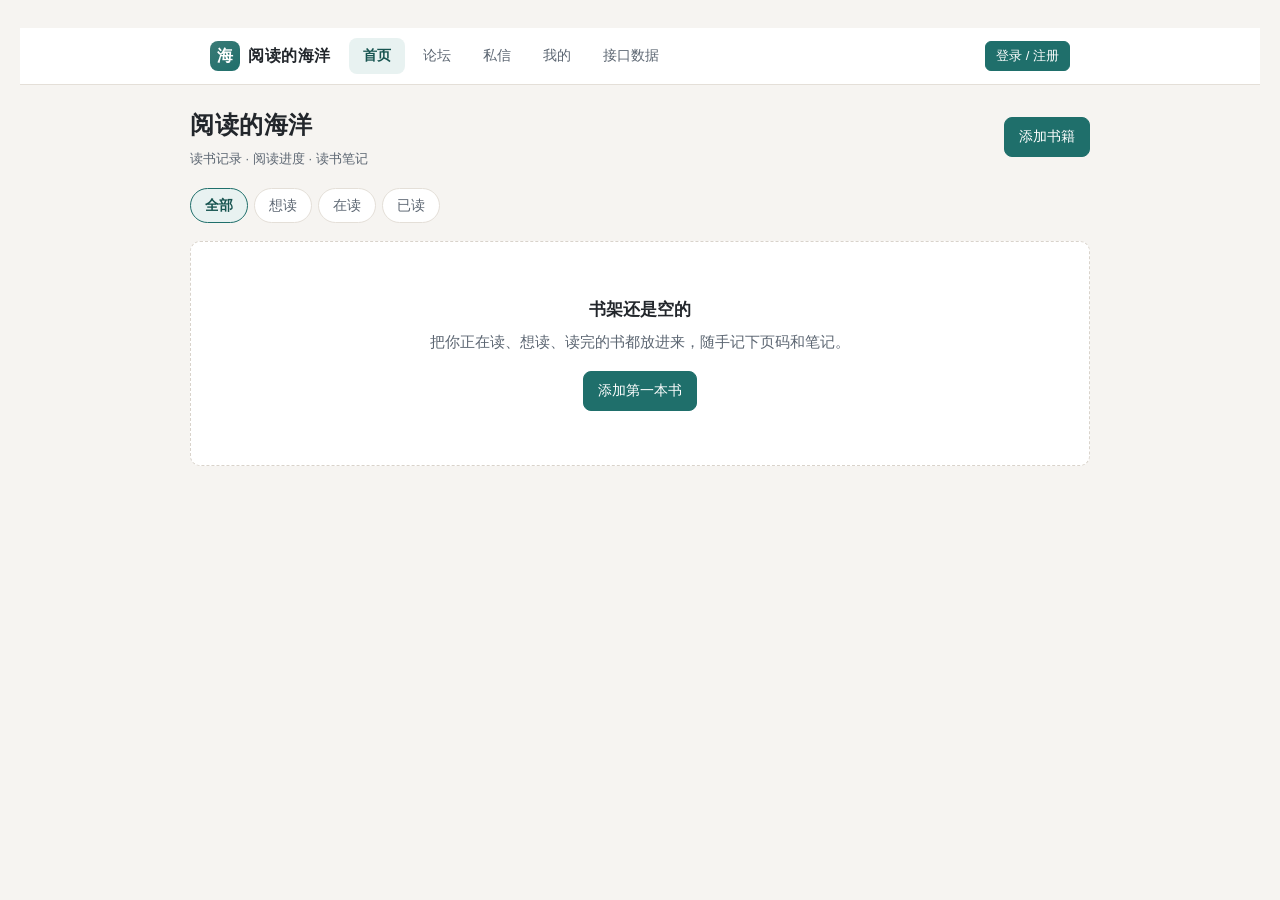
==== commit bfc116ad: "Day 17｜GET /api/books 读接口上线，真库数据公网可读可页面展示 改了什么：api-contract.md 更正环境 ID 域名并登记 3.1 已实现；index.html/comm" ====
--- a/index.html
+++ b/index.html
@@ -34,6 +34,7 @@
       <button class="site-nav-link" type="button" data-nav="forum">论坛</button>
       <button class="site-nav-link" type="button" data-nav="messages">私信</button>
       <button class="site-nav-link" type="button" data-nav="me">我的</button>
+      <button class="site-nav-link" type="button" data-nav="api">接口数据</button>
     </nav>
     <div class="site-nav-auth">
       <button id="btn-nav-login" class="btn btn-primary btn-sm" type="button" data-nav="login">登录 / 注册</button>
@@ -391,6 +392,25 @@
 </div>
 
 <!-- ============================================================
+     Day 17 · 接口数据（只读演示视图）
+     这是什么：GET /api/books（docs/api-contract.md 3.1）的可视化验证页。
+     数据不是 localStorage 里的本地书单，而是云函数从 CloudBase 真库
+     （books 表）读出来的 —— 用来证明「真实数据入库且接口能读出」。
+     只读：这里不提供任何写操作（写入接口 Day 18 起）。
+     ============================================================ -->
+<section id="view-api-demo" class="view" hidden>
+  <header class="topbar">
+    <div>
+      <h2>接口数据 <span class="muted">· 只读演示</span></h2>
+      <p class="muted">GET /api/books —— 云函数从真库 books 表读出，不是本地假数据</p>
+    </div>
+    <button id="btn-api-demo-refresh" class="btn btn-ghost" type="button">刷新</button>
+  </header>
+  <p id="api-demo-status" class="muted" role="status"></p>
+  <div id="api-demo-table"></div>
+</section>
+
+<!-- ============================================================
      ⚠️ 只能用普通 <script>，禁止 type="module" / import / export
      原因见 docs/TECH_DESIGN.md 2.11：用模块方式打开会直接白屏。
      顺序也不能颠倒 —— store.js 必须先于 app.js。
--- a/styles.css
+++ b/styles.css
@@ -82,6 +82,13 @@
 .btn-danger { color: var(--danger); border-color: #eccac6; background: #fff; }
 .btn-danger:hover { background: var(--danger-bg); }
 
+/* 「已保存」的瞬时反馈（Day 14 用户测试）：
+   原来点「保存进度」只有下面的百分比/进度条在变，按钮本身毫无反应，
+   第一次用的人盯着按钮看，以为没保存上。这里让按钮自己回一句，1.5 秒后由 JS 恢复。 */
+.btn.is-saved {
+  background: var(--success); border-color: var(--success); color: #fff;
+}
+
 /* 键盘焦点可见（Tab 键导航时）：与 home.css 的重试按钮同一套规则 */
 .btn:focus-visible,
 .filter:focus-visible {
@@ -146,6 +153,66 @@
 
 .cover-lg { width: 132px; height: 186px; font-size: 54px; border-radius: 8px; }
 
+/* ------------------------------------------------------------ 悬停三件套（Day 11 Step 4） */
+
+/* 封面 3D 翻转：外层给透视，内层负责转，背面预先反转到后面藏着 */
+.flip-wrap { flex: none; perspective: 560px; }
+.flip-inner {
+  position: relative; width: 100%; height: 100%;
+  transform-style: preserve-3d;
+  transition: transform .45s cubic-bezier(.2, .7, .3, 1);
+}
+.flip-wrap .cover { backface-visibility: hidden; }
+
+/* 触屏上 :hover 会「粘住」，所以只在真有鼠标的设备上启用悬停翻转 */
+@media (hover: hover) {
+  .flip-wrap:hover .flip-inner { transform: rotateY(180deg); }
+}
+.flip-wrap.is-flipped .flip-inner { transform: rotateY(180deg); }
+
+@media (prefers-reduced-motion: reduce) {
+  .flip-inner { transition: none; }
+}
+
+.cover-back {
+  position: absolute; inset: 0;
+  border-radius: 6px;                     /* 实际值由 JS 按原封面同步 */
+  transform: rotateY(180deg); backface-visibility: hidden;
+  display: flex; flex-direction: column; align-items: center; justify-content: center;
+  gap: 3px; padding: 5px; overflow: hidden;
+  background: #04342C;
+}
+.cover-back-label { font-size: 10px; line-height: 1; color: #9FE1CB; margin-bottom: 2px; }
+.cover-back-chip {
+  font-size: 10px; line-height: 1.25; color: #E1F5EE;
+  background: rgba(225, 245, 238, .14);
+  border-radius: 4px; padding: 1px 4px;
+  max-width: 100%; word-break: break-all; text-align: center;
+}
+.cover-back-chip.is-none { color: #7FB3A4; background: none; }
+
+/* 兜底：万一某处封面比 60px 还窄，放不下标题就只留关键词、字号再收一点 */
+.flip-wrap.is-tiny .cover-back-label { display: none; }
+.flip-wrap.is-tiny .cover-back-chip { font-size: 9px; padding: 1px 3px; }
+
+/* 论坛帖子卡片：背面只放最热的那 1 条关键词，空间够，字号放大到看得清 */
+.flip-wrap.is-single .cover-back-chip { font-size: 12px; padding: 3px 6px; }
+
+/* 悬停资料浮层：固定定位挂在 body 上，不会被卡片的 overflow 切掉半截 */
+.hover-tip {
+  position: fixed; z-index: 45;          /* 高于导航栏(40)，低于弹窗(50) */
+  min-width: 160px; max-width: 320px;    /* 简介从 20 来字扩到近百字，宽一点少折行 */
+  padding: 10px 12px;
+  background: var(--card); border: 1px solid var(--line);
+  border-radius: 10px;
+  box-shadow: 0 6px 20px rgba(30, 26, 22, .12);
+}
+.hover-tip-head { margin: 0 0 4px; font-size: 11px; color: var(--ink-soft); }
+.hover-tip-body { margin: 0; font-size: 13px; line-height: 1.6; color: var(--ink); }
+.hover-tip-works { margin: 6px 0 0; font-size: 12px; color: var(--ink-soft); }
+.hover-tip-highlight { margin: 6px 0 0; font-size: 12px; color: var(--accent-dk); }
+.hover-tip-none { margin: 0; font-size: 12px; color: var(--ink-soft); }
+
 /* ---------------------------------------------------------------- 状态标签 */
 
 .badge {
@@ -168,6 +235,41 @@
 .empty {
   padding: 54px 24px; text-align: center;
   background: var(--card); border: 1px dashed #d9d3cb; border-radius: var(--radius);
+}
+
+/* ---------------------------------------------------------------- 加载态（Day 13）
+   本机读数据是瞬时完成的，根本来不及「加载」。这里用一段约 300ms 的占位
+   把「加载中」演出来，好在页面上真的看见这一态。
+   接上后端后：换掉 app.js 里 showSkeleton 的调用即可，其余样式照用。 */
+.skeleton-card {
+  display: flex; gap: 14px; align-items: flex-start;
+  padding: 14px;
+  background: var(--card); border: 1px solid var(--line);
+  border-radius: var(--radius); box-shadow: var(--shadow);
+}
+.skeleton-block {
+  background: linear-gradient(90deg, #ece8e2 25%, #f7f5f2 50%, #ece8e2 75%);
+  background-size: 200% 100%;
+  border-radius: 6px;
+  animation: skeleton-sweep 1.2s ease-in-out infinite;
+}
+.skeleton-cover { width: 72px; height: 100px; flex: none; }
+.skeleton-body { flex: 1; min-width: 0; padding-top: 8px; }
+.skeleton-line { height: 14px; margin-bottom: 10px; }
+.skeleton-line.is-wide { width: 62%; }
+.skeleton-line.is-narrow { width: 38%; }
+/* 说明小字：在网格容器里横跨整行，在普通容器里也占满一行 */
+.skeleton-note {
+  grid-column: 1 / -1; flex: 1 0 100%;
+  margin: 0; padding: 4px 0;
+  color: var(--ink-faint); font-size: 13px;
+}
+@keyframes skeleton-sweep {
+  0% { background-position: 200% 0; }
+  100% { background-position: -200% 0; }
+}
+@media (prefers-reduced-motion: reduce) {
+  .skeleton-block { animation: none; }
 }
 .empty-title { font-size: 17px; font-weight: 600; margin: 0 0 4px; }
 .empty .btn { margin-top: 16px; }
@@ -322,6 +424,16 @@
 }
 .site-nav-link:hover { background: #f1efec; color: var(--ink); }
 .site-nav-link.is-active { background: var(--accent-bg); color: var(--accent-dk); font-weight: 600; }
+
+/* 导航栏「私信」上的未读数字。没登录 / 没有未读时整颗隐藏 */
+.nav-badge {
+  display: inline-block; min-width: 16px; height: 16px; padding: 0 4px;
+  margin-left: 4px; border-radius: 8px;
+  background: var(--danger); color: #fff;
+  font-size: 10px; font-weight: 600; line-height: 16px; text-align: center;
+  vertical-align: 1px;
+}
+.nav-badge[hidden] { display: none; }
 
 .site-nav-auth { display: flex; align-items: center; gap: 8px; }
 /* nav-user 现在是 <button>，要重置按钮默认样式并加上可点击手感 */
@@ -374,9 +486,13 @@
   color: var(--ink-soft); flex: none;
 }
 .hot-rank-top { color: var(--accent); }
-.cover-sm { width: 44px; height: 60px; font-size: 20px; border-radius: 5px; }
+/* Day 11 起与首页书卡统一成 72×100：原来的 44×60 放不下翻转关键词，字会挤成一团 */
+.cover-sm { width: 72px; height: 100px; font-size: 30px; border-radius: 6px; }
 .hot-body { min-width: 0; flex: 1; }
 .hot-title { margin: 0; font-weight: 600; font-size: 15px; }
+/* 作者名从「作者 · N 次讨论」里拆出来单独成元素，才有地方挂悬停资料 */
+.hot-author { color: inherit; }
+.hot-item:hover .hot-author { text-decoration: underline; }
 .hot-go { flex: none; font-size: 13px; color: var(--accent); white-space: nowrap; }
 .hot-item { cursor: pointer; }
 .hot-item:hover .hot-go { text-decoration: underline; }
@@ -400,6 +516,67 @@
   display: -webkit-box; -webkit-line-clamp: 2; -webkit-box-orient: vertical; overflow: hidden;
 }
 .post-foot { font-size: 13px; }
+
+/* --------------------------------------------- 收藏按钮（Day 11 新增） */
+
+/* 书名与收藏按钮同一行；窄屏挤不下时按钮换行，不撑破卡片 */
+.post-title-row { display: flex; align-items: center; gap: 8px; flex-wrap: wrap; margin-bottom: 2px; }
+/* 热门榜的书名行：同款布局，榜单更紧凑 */
+.hot-title-row { display: flex; align-items: center; gap: 8px; flex-wrap: wrap; margin-bottom: 2px; }
+.post-title-row .post-title { margin: 0; }
+
+.fav-btn {
+  display: inline-flex; align-items: center; gap: 5px; flex: none;
+  padding: 3px 10px 3px 8px;
+  font: inherit; font-size: 12px; line-height: 1.5;
+  color: var(--ink-soft);
+  background: var(--card);
+  border: 1px solid var(--line);
+  border-radius: 999px;
+  cursor: pointer;
+  transition: color .15s, border-color .15s, background-color .15s, transform .15s;
+}
+.fav-btn:hover:not(:disabled) {
+  color: var(--ink); border-color: #cfc8bf; background: var(--paper);
+  transform: translateY(-1px);
+}
+.fav-btn:focus-visible { outline: 2px solid var(--accent); outline-offset: 2px; }
+.fav-btn:disabled { cursor: progress; opacity: .7; }
+
+.fav-icon { width: 15px; height: 15px; flex: none; overflow: visible; }
+.fav-star, .fav-orbit, .fav-dot { transform-box: fill-box; transform-origin: center; }
+.fav-orbit { fill: none; stroke: currentColor; stroke-width: 1; stroke-dasharray: 2.6 3.2; opacity: .4; }
+.fav-star  { fill: none; stroke: currentColor; stroke-width: 1.4; stroke-linejoin: round; }
+.fav-dot   { fill: currentColor; opacity: 0; }
+
+/* 悬停：星微微放大 —— 反馈落在鼠标所在的地方 */
+.fav-btn:hover:not(:disabled) .fav-star { transform: scale(1.12); }
+
+/* 处理中：轨道转起来、文字变「收藏中…」、按钮禁用（防重复点击） */
+.fav-btn.is-busy .fav-orbit { animation: fav-spin .9s linear infinite; opacity: .7; }
+
+/* 已收藏：星填金、轨道变实线并亮起轨道点 */
+.fav-btn.is-on { color: #8a5a12; border-color: #e6c07a; background: #fdf6e8; }
+.fav-btn.is-on .fav-star  { fill: #ef9f27; stroke: #9a6412; }
+.fav-btn.is-on .fav-orbit { stroke-dasharray: none; opacity: .85; }
+.fav-btn.is-on .fav-dot   { opacity: 1; }
+
+/* 只在「刚收藏成功」那一次播弹一下；刷新列表不会再播（那会是假反馈） */
+.fav-btn.is-just-on .fav-star { animation: fav-pop .34s ease-out; }
+
+/* 已在书架但状态不是「想读」：虚线边、光标变问号，看着就不像能改的样子 */
+.fav-btn.is-locked { border-style: dashed; cursor: help; }
+
+@keyframes fav-spin { to { transform: rotate(360deg); } }
+@keyframes fav-pop {
+  0%   { transform: scale(.72); }
+  62%  { transform: scale(1.2); }
+  100% { transform: scale(1); }
+}
+
+@media (prefers-reduced-motion: reduce) {
+  .fav-btn, .fav-star, .fav-orbit, .fav-dot { transition: none; animation: none; }
+}
 
 /* ---------------------------------------------------------------- 评论 */
 
@@ -412,6 +589,61 @@
 .comment-editor { display: flex; gap: 8px; margin-top: 16px; align-items: flex-end; }
 .comment-editor textarea { flex: 1; }
 
+/* 评论点赞心心：白色描边心 + 数字，放在评论头部右端 */
+.like-btn {
+  display: inline-flex; align-items: center; gap: 4px; flex: none;
+  align-self: center;          /* 头部其他元素按基线对齐，心心这一颗单独居中 */
+  margin-left: auto;           /* 推到这一行的右端（不另起一行） */
+  padding: 2px 7px 2px 6px;
+  font: inherit; font-size: 12px; line-height: 1.6;
+  color: var(--ink-soft);
+  background: transparent;
+  border: 1px solid transparent;
+  border-radius: 999px;
+  cursor: pointer;
+  transition: color .15s, background-color .15s;
+}
+.like-btn:hover:not(:disabled) { color: var(--danger); background: var(--danger-bg); }
+.like-btn:focus-visible { outline: 2px solid var(--accent); outline-offset: 2px; }
+.like-btn:disabled { cursor: progress; }
+
+.like-icon { width: 14px; height: 14px; flex: none; overflow: visible; }
+.like-heart {
+  fill: #ffffff; stroke: #7c8792; stroke-width: 1.5; stroke-linejoin: round;
+  transform-box: fill-box; transform-origin: center;
+  transition: fill .18s, stroke .18s;
+}
+
+/* 悬停：心微微放大 + 描边转红 —— 反馈落在鼠标所在的地方 */
+.like-btn:hover:not(:disabled) .like-heart { transform: scale(1.12); stroke: var(--danger); }
+
+/* 处理中：心轻轻脉动 + 按钮禁用（防重复点击），数字不动 */
+.like-btn.is-busy { opacity: .6; }
+.like-btn.is-busy .like-heart { animation: like-pulse .9s ease-in-out infinite; }
+
+/* 已点赞：心填红、数字加重 */
+.like-btn.is-liked { color: var(--danger); }
+.like-btn.is-liked .like-heart { fill: #e0453c; stroke: var(--danger); }
+.like-btn.is-liked .like-count { font-weight: 600; }
+
+/* 只在「刚点赞成功」那一次播弹一下；刷新列表不会再播（那会是假反馈） */
+.like-btn.is-just-liked .like-heart { animation: like-pop .36s ease-out; }
+
+@keyframes like-pulse {
+  0%, 100% { transform: scale(1); }
+  50%      { transform: scale(.82); }
+}
+@keyframes like-pop {
+  0%   { transform: scale(.6); }
+  45%  { transform: scale(1.32); }
+  70%  { transform: scale(.94); }
+  100% { transform: scale(1); }
+}
+
+@media (prefers-reduced-motion: reduce) {
+  .like-btn, .like-heart { transition: none; animation: none; }
+}
+
 /* ---------------------------------------------------------------- 私信 */
 
 .conversation-list { display: flex; flex-direction: column; gap: 4px; }
@@ -423,10 +655,15 @@
 .conversation-body { min-width: 0; flex: 1; }
 .conversation-name { margin: 0; font-weight: 600; font-size: 15px; }
 .conversation-body .muted { overflow: hidden; text-overflow: ellipsis; white-space: nowrap; }
+/* 未读徽标：显示未读条数（不是纯红点，一眼看出有几条没读） */
 .unread-dot {
-  width: 9px; height: 9px; border-radius: 50%;
-  background: var(--danger); flex: none;
-}
+  min-width: 18px; height: 18px; padding: 0 5px;
+  border-radius: 9px; background: var(--danger); color: #fff;
+  font-size: 11px; font-weight: 600; line-height: 18px; text-align: center;
+  flex: none;
+}
+/* 点击处理中的那一行：不可再点，避免连点重复进同一个会话 */
+.conversation-item.is-busy { opacity: .6; pointer-events: none; }
 
 .chat-head { display: flex; align-items: center; gap: 12px; margin-bottom: 14px; }
 .chat-log {
@@ -510,3 +747,50 @@
   .site-nav-auth { margin-left: auto; }
 }
 
+/* ============================================================
+   Day 17 · 接口数据（只读演示视图）
+   表格用真库返回的数据，样式保持和站内卡片一致的暖纸感
+   ============================================================ */
+
+#view-api-demo .topbar {
+  display: flex;
+  align-items: flex-start;
+  justify-content: space-between;
+  gap: 12px;
+  margin-bottom: 14px;
+}
+
+#api-demo-status { min-height: 1.7em; }
+#api-demo-status.is-error { color: var(--danger); }  /* 错误行实测 5.95:1，达标 ≥4.5（--danger #b3261e 对 --paper #f6f4f1） */
+
+.api-table {
+  width: 100%;
+  border-collapse: collapse;
+  background: var(--card);
+  border-radius: var(--radius);
+  overflow: hidden;
+  box-shadow: var(--shadow);
+  font-size: 14px;
+}
+
+.api-table th,
+.api-table td {
+  border: 1px solid var(--line);
+  padding: 9px 12px;
+  text-align: left;
+}
+
+.api-table th {
+  background: var(--success-bg);
+  color: var(--ink);
+  font-weight: 600;
+  white-space: nowrap;
+}
+
+.api-table td { color: var(--ink-soft); }
+.api-table td:first-child { color: var(--ink); font-weight: 500; }
+
+@media (max-width: 560px) {
+  .api-table th, .api-table td { padding: 7px 8px; font-size: 13px; }
+}
+
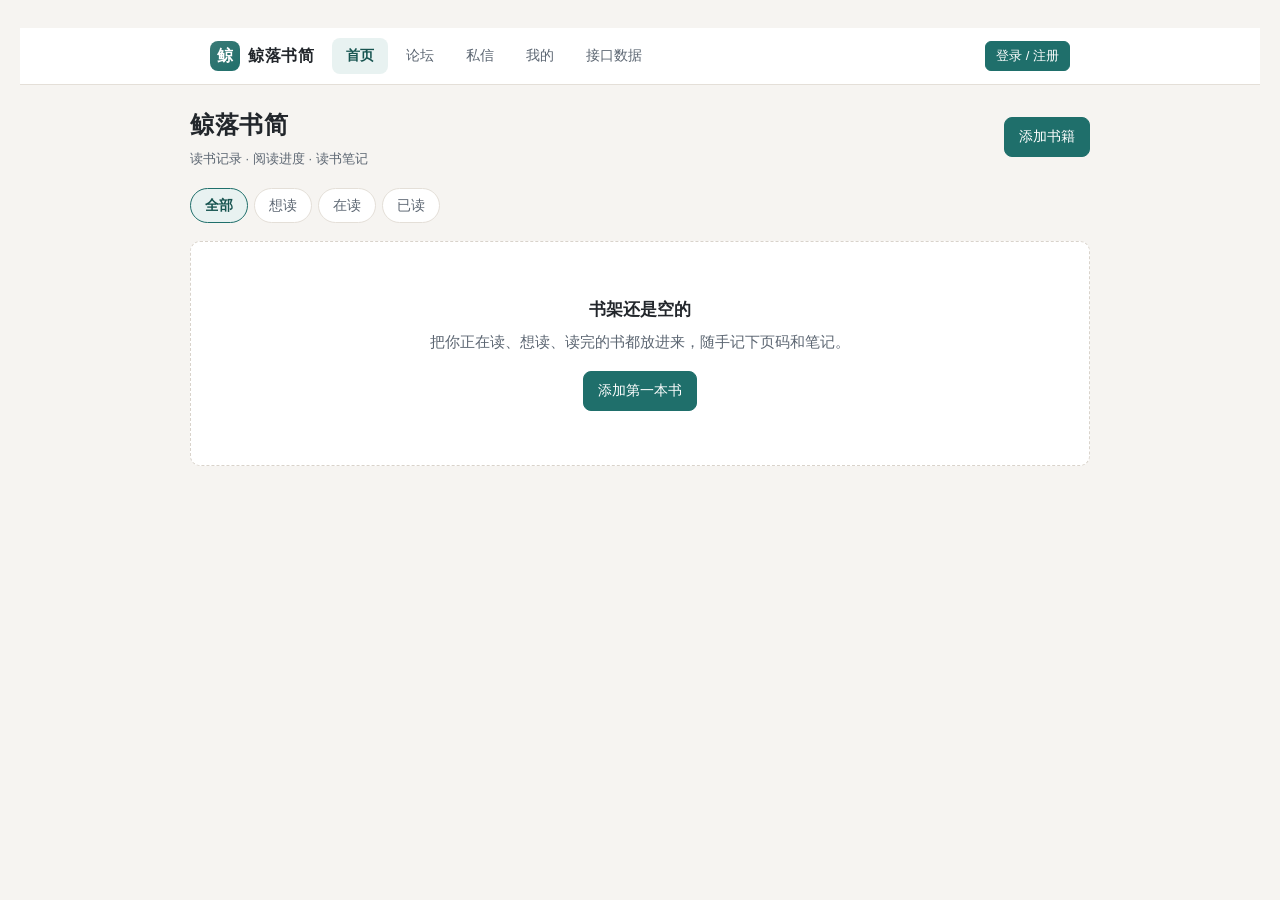
==== commit f77077be: "改名｜全站更名「鲸落书简」Whale-fall-letters 改了什么：页面/文档/接口标识中的旧名（阅读的海洋、The sea of reading）全部替换为新名 加了什么：journal/RE" ====
--- a/index.html
+++ b/index.html
@@ -3,7 +3,7 @@
 <head>
 <meta charset="utf-8">
 <meta name="viewport" content="width=device-width, initial-scale=1">
-<title>阅读的海洋 · 读书记录与交流社区</title>
+<title>鲸落书简 · 读书记录与交流社区</title>
 <!--
   Day 11 起：从「个人读书记录」升级为「阅读社区」，顶部加全局导航栏，
   首页（书架）/ 论坛 / 私信 / 我的 多视图切换。仍用 hidden 切换，不做页面跳转。
@@ -26,8 +26,8 @@
 <header class="site-nav">
   <div class="site-nav-inner">
     <a class="site-brand" href="#" data-nav="home">
-      <span class="site-brand-mark">海</span>
-      <span class="site-brand-text">阅读的海洋</span>
+      <span class="site-brand-mark">鲸</span>
+      <span class="site-brand-text">鲸落书简</span>
     </a>
     <nav class="site-nav-links">
       <button class="site-nav-link is-active" type="button" data-nav="home">首页</button>
@@ -57,7 +57,7 @@
 
     <header class="topbar">
       <div>
-        <h1>阅读的海洋</h1>
+        <h1>鲸落书简</h1>
         <p class="muted sub">读书记录 · 阅读进度 · 读书笔记</p>
       </div>
       <button id="btn-add-book" class="btn btn-primary" type="button">添加书籍</button>
@@ -407,6 +407,7 @@
     <button id="btn-api-demo-refresh" class="btn btn-ghost" type="button">刷新</button>
   </header>
   <p id="api-demo-status" class="muted" role="status"></p>
+  <p id="api-demo-updated" class="muted"></p><!-- Day 20 余力：最后更新时间，只记成功抓取 -->
   <div id="api-demo-table"></div>
 </section>
 
--- a/styles.css
+++ b/styles.css
@@ -1,5 +1,5 @@
 /* ============================================================================
- * styles.css —— 阅读的海洋 全部样式
+ * styles.css —— 鲸落书简 全部样式
  *
  * 依据 docs/TECH_DESIGN.md 2.6：本项目只有四个文件，样式全在这里，不引外部资源。
  * 约束（TECH_DESIGN 2.10）：不用 CSS 框架、不用 CDN 字体、不用图标库
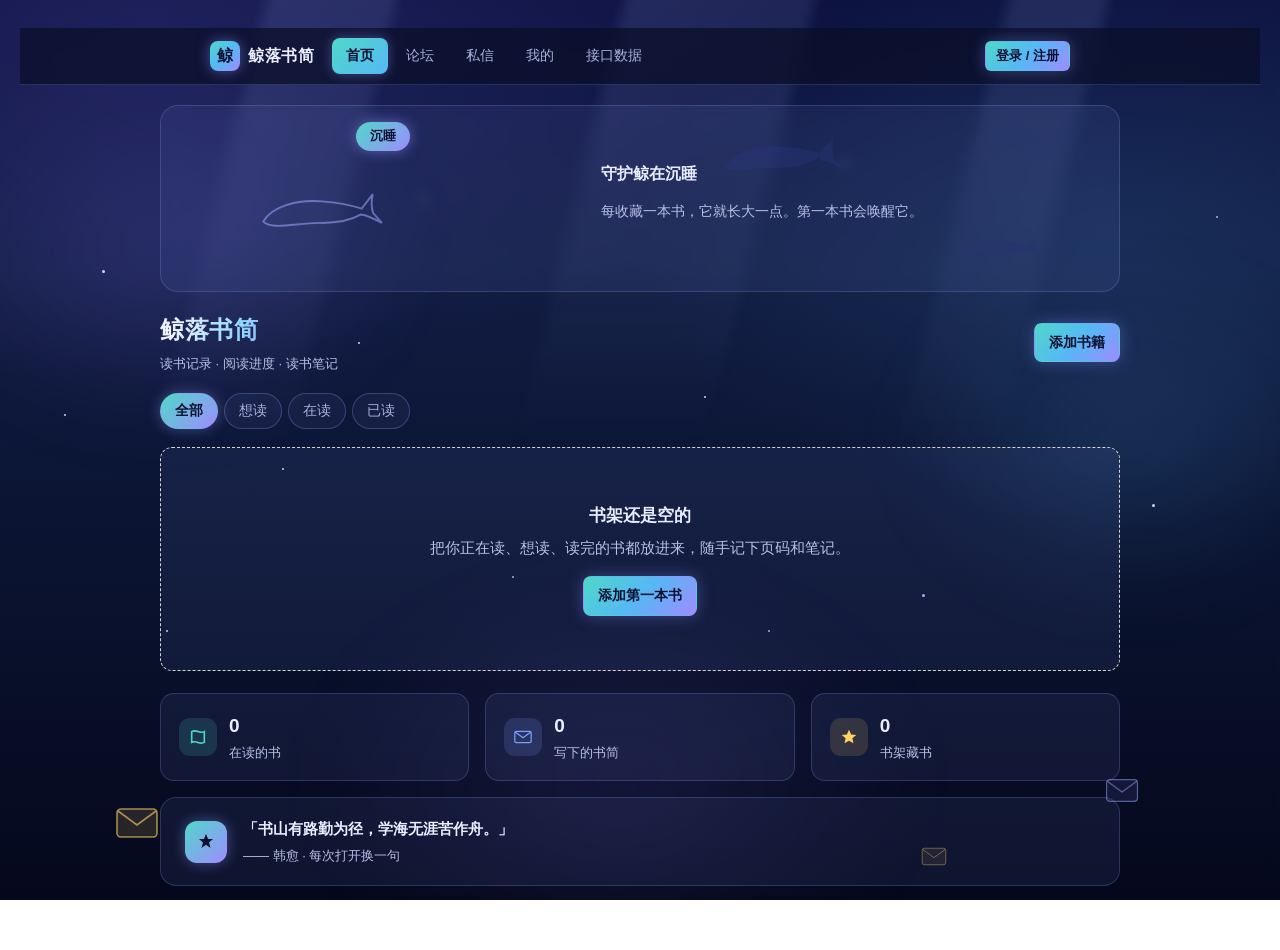
==== commit 4f23a1b2: "Day 20+｜整站视觉改版：星海鲸落主题与守护鲸养成 改了什么：全站由纸感浅色翻成深蓝紫星海主题；巡游鲸改为与朝向一致的去向、撞镜冲击加强；守护鲸模块接入真实书数 加了什么：开场四幕动画（迎面逼近/" ====
--- a/index.html
+++ b/index.html
@@ -12,6 +12,288 @@
 <link rel="stylesheet" href="styles.css">
 </head>
 <body>
+
+<!-- ============================================================
+     星海背景层（Day 20+ 视觉升级 · 星海鲸落主题）
+     全部为装饰元素：绝对定位 + pointer-events:none，不挡任何交互。
+     ============================================================ -->
+<div class="starfield" aria-hidden="true">
+<div class="nebula n1"></div><div class="nebula n2"></div><div class="nebula n3"></div>
+
+  <!-- 氛围层 -->
+  <div class="ray r1"></div><div class="ray r2"></div><div class="ray r3"></div>
+  <div class="dot d1"></div><div class="dot d2"></div><div class="dot d3"></div><div class="dot d4"></div>
+  <div class="dot d5"></div><div class="dot d6"></div><div class="dot d7"></div><div class="dot d8"></div>
+  <div class="dot d9"></div><div class="dot d10"></div><div class="dot d11"></div><div class="dot d12"></div>
+  <div class="dot d13"></div><div class="dot d14"></div>
+  <div class="bubble bb1"></div><div class="bubble bb2"></div><div class="bubble bb3"></div><div class="bubble bb4"></div><div class="bubble bb5"></div>
+
+  <!-- 两侧小鲸背景群：7 条梯度编队 -->
+  <div class="mini m1"><div class="bob">
+    <svg width="200" height="87" viewBox="0 0 460 200"><path fill="#3d4a9e" d="M16 108 C42 62 118 40 196 46 C252 50 292 60 318 68 C300 84 274 96 240 103 C210 109 170 112 138 110 C96 107 44 132 16 108 Z"/><path fill="#3d4a9e" d="M308 58 L350 18 C344 40 344 62 351 82 L380 114 C356 100 330 90 306 86 Z"/></svg>
+  </div></div>
+  <div class="mini m2"><div class="bob">
+    <svg width="170" height="74" viewBox="0 0 460 200"><path fill="#333d85" d="M16 108 C42 62 118 40 196 46 C252 50 292 60 318 68 C300 84 274 96 240 103 C210 109 170 112 138 110 C96 107 44 132 16 108 Z"/><path fill="#333d85" d="M308 58 L350 18 C344 40 344 62 351 82 L380 114 C356 100 330 90 306 86 Z"/></svg>
+  </div></div>
+  <div class="mini m3"><div class="bob">
+    <svg width="150" height="65" viewBox="0 0 460 200"><path fill="#38428f" d="M16 108 C42 62 118 40 196 46 C252 50 292 60 318 68 C300 84 274 96 240 103 C210 109 170 112 138 110 C96 107 44 132 16 108 Z"/><path fill="#38428f" d="M308 58 L350 18 C344 40 344 62 351 82 L380 114 C356 100 330 90 306 86 Z"/></svg>
+  </div></div>
+  <div class="mini m4"><div class="bob">
+    <svg width="120" height="52" viewBox="0 0 460 200"><path fill="#2c3574" d="M16 108 C42 62 118 40 196 46 C252 50 292 60 318 68 C300 84 274 96 240 103 C210 109 170 112 138 110 C96 107 44 132 16 108 Z"/><path fill="#2c3574" d="M308 58 L350 18 C344 40 344 62 351 82 L380 114 C356 100 330 90 306 86 Z"/></svg>
+  </div></div>
+  <div class="mini m5"><div class="bob">
+    <svg width="160" height="70" viewBox="0 0 460 200"><path fill="#414cae" d="M16 108 C42 62 118 40 196 46 C252 50 292 60 318 68 C300 84 274 96 240 103 C210 109 170 112 138 110 C96 107 44 132 16 108 Z"/><path fill="#414cae" d="M308 58 L350 18 C344 40 344 62 351 82 L380 114 C356 100 330 90 306 86 Z"/></svg>
+  </div></div>
+  <div class="mini m6"><div class="bob">
+    <svg width="130" height="57" viewBox="0 0 460 200"><path fill="#363f8a" d="M16 108 C42 62 118 40 196 46 C252 50 292 60 318 68 C300 84 274 96 240 103 C210 109 170 112 138 110 C96 107 44 132 16 108 Z"/><path fill="#363f8a" d="M308 58 L350 18 C344 40 344 62 351 82 L380 114 C356 100 330 90 306 86 Z"/></svg>
+  </div></div>
+  <div class="mini m7"><div class="bob">
+    <svg width="95" height="41" viewBox="0 0 460 200"><path fill="#303878" d="M16 108 C42 62 118 40 196 46 C252 50 292 60 318 68 C300 84 274 96 240 103 C210 109 170 112 138 110 C96 107 44 132 16 108 Z"/><path fill="#303878" d="M308 58 L350 18 C344 40 344 62 351 82 L380 114 C356 100 330 90 306 86 Z"/></svg>
+  </div></div>
+
+  <!-- 上浮的信笺 -->
+  <div class="letter lt1">
+    <svg width="44" height="32" viewBox="0 0 44 32"><rect x="2" y="2" width="40" height="28" rx="4" fill="rgba(255,209,102,.16)" stroke="rgba(255,209,102,.75)" stroke-width="1.6"/><path d="M3 4 L22 18 L41 4" fill="none" stroke="rgba(255,209,102,.75)" stroke-width="1.6"/></svg>
+  </div>
+  <div class="letter lt2">
+    <svg width="34" height="25" viewBox="0 0 44 32"><rect x="2" y="2" width="40" height="28" rx="4" fill="rgba(140,150,255,.12)" stroke="rgba(160,170,255,.6)" stroke-width="1.6"/><path d="M3 4 L22 18 L41 4" fill="none" stroke="rgba(160,170,255,.6)" stroke-width="1.6"/></svg>
+  </div>
+  <div class="letter lt3">
+    <svg width="26" height="19" viewBox="0 0 44 32"><rect x="2" y="2" width="40" height="28" rx="4" fill="rgba(255,209,102,.1)" stroke="rgba(255,209,102,.5)" stroke-width="1.6"/><path d="M3 4 L22 18 L41 4" fill="none" stroke="rgba(255,209,102,.5)" stroke-width="1.6"/></svg>
+  </div>
+
+</div>
+
+<!-- ============================================================
+     开场四幕动画（只播一次，之后由巡游鲸接管）
+     1 迎面逼近（距离涟漪）2 贴身掠过（冲击波/水雾/轻震）
+     3 小鲸跃水化竹简 4 巡游鲸溶解融入背景
+     ============================================================ -->
+<div class="opening" aria-hidden="true">
+  <!-- 距离涟漪（三圈，标记「正在拉近」） -->
+  <div class="ripple rp1"></div>
+  <div class="ripple rp2"></div>
+  <div class="ripple rp3"></div>
+
+  <!-- 发光弧环 -->
+  <div class="arc-ring">
+    <svg width="420" height="420" viewBox="0 0 420 420">
+      <circle cx="210" cy="210" r="196" fill="none" stroke="rgba(150,160,255,.5)" stroke-width="1.6"
+        stroke-dasharray="640 320" stroke-linecap="round"/>
+      <circle cx="210" cy="210" r="172" fill="none" stroke="rgba(120,130,235,.3)" stroke-width="1"
+        stroke-dasharray="180 620" stroke-linecap="round"/>
+    </svg>
+  </div>
+  <div class="arc-ring a2">
+    <svg width="560" height="560" viewBox="0 0 560 560">
+      <circle cx="280" cy="280" r="258" fill="none" stroke="rgba(130,140,255,.35)" stroke-width="1.2"
+        stroke-dasharray="420 900" stroke-linecap="round"/>
+    </svg>
+  </div>
+
+  <!-- 阶段一/二：迎面逼近 → 贴身掠过 -->
+  <div class="whale-front">
+    <svg class="whale-svg" width="300" height="380" viewBox="0 0 300 380">
+      <defs>
+        <radialGradient id="frontGrad" cx=".5" cy=".26" r=".95">
+          <stop offset="0"   stop-color="#5a68d8"/>
+          <stop offset=".35" stop-color="#3a4398"/>
+          <stop offset=".7"  stop-color="#232c68"/>
+          <stop offset="1"   stop-color="#141a45"/>
+        </radialGradient>
+        <linearGradient id="flipGrad" x1="0" y1="0" x2="0" y2="1">
+          <stop offset="0" stop-color="#28307a"/>
+          <stop offset="1" stop-color="#4550b8"/>
+        </linearGradient>
+        <radialGradient id="headSheen" cx=".5" cy="1" r=".7">
+          <stop offset="0" stop-color="#c3caff" stop-opacity=".32"/>
+          <stop offset="1" stop-color="#c3caff" stop-opacity="0"/>
+        </radialGradient>
+        <clipPath id="frontClip">
+          <path d="M147 138 C104 160 58 214 46 276 C38 324 82 360 150 362 C218 360 262 324 254 276 C242 214 196 160 153 138 Z"/>
+        </clipPath>
+      </defs>
+
+      <g class="f-body">
+        <path d="M147 138 C104 160 58 214 46 276 C38 324 82 360 150 362 C218 360 262 324 254 276 C242 214 196 160 153 138 Z"
+              fill="url(#frontGrad)" stroke="rgba(190,200,255,.35)" stroke-width="2.2"/>
+        <!-- 皮肤里透出的星星 + 小星座 -->
+        <g clip-path="url(#frontClip)">
+          <circle class="f-star" cx="120" cy="200" r="2.2" fill="#ffffff" opacity=".8"/>
+          <circle class="f-star" cx="185" cy="230" r="1.6" fill="#cfc9ff" opacity=".7" style="animation-delay:.8s;"/>
+          <circle class="f-star" cx="95"  cy="265" r="1.8" fill="#ffffff" opacity=".6" style="animation-delay:1.5s;"/>
+          <circle class="f-star" cx="210" cy="290" r="2.4" fill="#dcd6ff" opacity=".75" style="animation-delay:2.1s;"/>
+          <circle class="f-star" cx="150" cy="245" r="1.4" fill="#ffffff" opacity=".65" style="animation-delay:.4s;"/>
+          <circle class="f-star" cx="70"  cy="300" r="1.5" fill="#cfc9ff" opacity=".6" style="animation-delay:2.6s;"/>
+          <circle class="f-star" cx="235" cy="330" r="1.8" fill="#ffffff" opacity=".7" style="animation-delay:1.1s;"/>
+          <circle class="f-star" cx="170" cy="320" r="1.3" fill="#dcd6ff" opacity=".6" style="animation-delay:2.9s;"/>
+          <circle class="f-star" cx="112" cy="330" r="1.6" fill="#ffffff" opacity=".55" style="animation-delay:1.9s;"/>
+          <polyline points="96,225 128,258 160,242 196,272" fill="none" stroke="rgba(210,215,255,.28)" stroke-width="1"/>
+          <circle cx="96" cy="225" r="1.8" fill="#e6e9ff" opacity=".8"/>
+          <circle cx="128" cy="258" r="1.8" fill="#e6e9ff" opacity=".8"/>
+          <circle cx="160" cy="242" r="1.8" fill="#e6e9ff" opacity=".8"/>
+          <circle cx="196" cy="272" r="1.8" fill="#e6e9ff" opacity=".8"/>
+          <ellipse cx="120" cy="270" rx="46" ry="26" fill="rgba(150,140,255,.14)"/>
+          <ellipse cx="195" cy="310" rx="40" ry="22" fill="rgba(90,170,240,.12)"/>
+        </g>
+
+        <!-- 轮廓光 -->
+        <path d="M147 138 C104 160 58 214 46 276 C43 302 52 328 74 344" stroke="rgba(190,200,255,.55)" stroke-width="3" fill="none" stroke-linecap="round"/>
+        <path d="M153 138 C196 160 242 214 254 276 C257 302 248 328 226 344" stroke="rgba(190,200,255,.55)" stroke-width="3" fill="none" stroke-linecap="round"/>
+        <path d="M150 142 C110 165 66 216 55 272" stroke="rgba(225,228,255,.25)" stroke-width="6" fill="none" stroke-linecap="round" opacity=".5"/>
+        <path d="M150 150 C146 200 144 260 146 330" stroke="rgba(205,210,255,.3)" stroke-width="3" fill="none" stroke-linecap="round"/>
+
+        <ellipse cx="108" cy="212" rx="16" ry="7" fill="#1a2158" opacity=".4" transform="rotate(-18 108 212)"/>
+        <ellipse cx="192" cy="212" rx="16" ry="7" fill="#1a2158" opacity=".4" transform="rotate(18 192 212)"/>
+        <ellipse cx="86"  cy="266" rx="13" ry="6" fill="#1a2158" opacity=".35" transform="rotate(-24 86 266)"/>
+        <ellipse cx="214" cy="266" rx="13" ry="6" fill="#1a2158" opacity=".35" transform="rotate(24 214 266)"/>
+
+        <path d="M128 350 C132 336 135 322 136 308" stroke="rgba(14,18,58,.4)" stroke-width="2.6" fill="none" stroke-linecap="round"/>
+        <path d="M142 354 C145 338 147 322 148 306" stroke="rgba(14,18,58,.34)" stroke-width="2.6" fill="none" stroke-linecap="round"/>
+        <path d="M158 354 C155 338 153 322 152 306" stroke="rgba(14,18,58,.34)" stroke-width="2.6" fill="none" stroke-linecap="round"/>
+        <path d="M172 350 C168 336 165 322 164 308" stroke="rgba(14,18,58,.4)" stroke-width="2.6" fill="none" stroke-linecap="round"/>
+
+        <ellipse cx="141" cy="336" rx="7" ry="3.4" fill="#0d1240" transform="rotate(-8 141 336)"/>
+        <ellipse cx="159" cy="336" rx="7" ry="3.4" fill="#0d1240" transform="rotate(8 159 336)"/>
+        <path d="M128 332 Q150 344 172 332" stroke="rgba(14,18,58,.45)" stroke-width="2.4" fill="none"/>
+
+        <circle cx="97" cy="322" r="5" fill="#0a0e30"/>
+        <circle cx="95.4" cy="320.4" r="1.6" fill="#e8ecff" opacity=".9"/>
+        <circle cx="203" cy="322" r="5" fill="#0a0e30"/>
+        <circle cx="201.4" cy="320.4" r="1.6" fill="#e8ecff" opacity=".9"/>
+        <path d="M88 314 Q97 309.5 106 314" stroke="rgba(14,18,58,.45)" stroke-width="2" fill="none"/>
+        <path d="M194 314 Q203 309.5 212 314" stroke="rgba(14,18,58,.45)" stroke-width="2" fill="none"/>
+
+        <ellipse cx="150" cy="352" rx="70" ry="16" fill="url(#headSheen)"/>
+
+        <g clip-path="url(#frontClip)">
+          <rect class="f-sweep" x="20" y="120" width="260" height="70" fill="rgba(195,200,255,.15)"/>
+        </g>
+
+        <g class="f-fin-l">
+          <path d="M78 240 C40 258 8 300 12 348 C46 336 80 302 96 264 C92 252 86 244 78 240 Z"
+                fill="url(#flipGrad)" stroke="rgba(190,200,255,.3)" stroke-width="1.6"/>
+          <path d="M82 252 C52 272 32 304 24 336" stroke="rgba(215,218,255,.22)" stroke-width="2" fill="none"/>
+        </g>
+        <g class="f-fin-r">
+          <path d="M222 240 C260 258 292 300 288 348 C254 336 220 302 204 264 C208 252 214 244 222 240 Z"
+                fill="url(#flipGrad)" stroke="rgba(190,200,255,.3)" stroke-width="1.6"/>
+          <path d="M218 252 C248 272 268 304 276 336" stroke="rgba(215,218,255,.22)" stroke-width="2" fill="none"/>
+        </g>
+      </g>
+
+      <g class="f-tail">
+        <path d="M150 132 C116 96 66 78 40 90 C64 106 100 122 132 140 Z"
+              fill="url(#flipGrad)" stroke="rgba(190,200,255,.3)" stroke-width="1.6"/>
+        <path d="M150 132 C184 96 234 78 260 90 C236 106 200 122 168 140 Z"
+              fill="url(#flipGrad)" stroke="rgba(190,200,255,.3)" stroke-width="1.6"/>
+        <path d="M141 100 C144 118 146 128 147 140 L153 140 C154 128 156 118 159 100 Z" fill="#2b3578"/>
+      </g>
+    </svg>
+  </div>
+
+  <!-- 阶段二：掠过的水幕 + 冲击波 + 速度线 + 飞沫 -->
+  <div class="veil"></div>
+  <div class="shockwave"></div>
+  <div class="shockwave s2"></div>
+  <div class="burst"></div>
+  <div class="spray">
+    <i class="sp1"></i><i class="sp2"></i><i class="sp3"></i><i class="sp4"></i><i class="sp5"></i><i class="sp6"></i>
+  </div>
+
+  <!-- 阶段三 v7：多条小鲸错峰跃水，下落渐变成竹简（鲸字 logo），落水变回鲸形游走 -->
+  <div class="perf" style="--x:6vw;  --h:36vh; --d:4.40s; --sw:1;">
+    <div class="p-jump">
+      <svg class="p-whale" width="92" height="40" viewBox="0 0 460 200"><path fill="#3d4a9e" stroke="rgba(190,200,255,.4)" stroke-width="6" d="M16 108 C42 62 118 40 196 46 C252 50 292 60 318 68 C300 84 274 96 240 103 C210 109 170 112 138 110 C96 107 44 132 16 108 Z"/><path fill="#3d4a9e" stroke="rgba(190,200,255,.4)" stroke-width="6" d="M308 58 L350 18 C344 40 344 62 351 82 L380 114 C356 100 330 90 306 86 Z"/></svg>
+      <div class="p-slip"><span>鲸</span></div>
+    </div>
+    <div class="p-splash"><i></i><i></i></div>
+    <div class="p-swim"><svg width="96" height="42" viewBox="0 0 460 200"><path fill="#3d4a9e" d="M16 108 C42 62 118 40 196 46 C252 50 292 60 318 68 C300 84 274 96 240 103 C210 109 170 112 138 110 C96 107 44 132 16 108 Z"/><path fill="#3d4a9e" d="M308 58 L350 18 C344 40 344 62 351 82 L380 114 C356 100 330 90 306 86 Z"/></svg></div>
+  </div>
+  <div class="perf swim-left" style="--x:22vw; --h:44vh; --d:4.62s; --sw:-1;">
+    <div class="p-jump">
+      <svg class="p-whale" width="104" height="45" viewBox="0 0 460 200"><path fill="#4553ab" stroke="rgba(190,200,255,.4)" stroke-width="6" d="M16 108 C42 62 118 40 196 46 C252 50 292 60 318 68 C300 84 274 96 240 103 C210 109 170 112 138 110 C96 107 44 132 16 108 Z"/><path fill="#4553ab" stroke="rgba(190,200,255,.4)" stroke-width="6" d="M308 58 L350 18 C344 40 344 62 351 82 L380 114 C356 100 330 90 306 86 Z"/></svg>
+      <div class="p-slip"><span>落</span></div>
+    </div>
+    <div class="p-splash"><i></i><i></i></div>
+    <div class="p-swim"><svg width="104" height="45" viewBox="0 0 460 200"><path fill="#4553ab" d="M16 108 C42 62 118 40 196 46 C252 50 292 60 318 68 C300 84 274 96 240 103 C210 109 170 112 138 110 C96 107 44 132 16 108 Z"/><path fill="#4553ab" d="M308 58 L350 18 C344 40 344 62 351 82 L380 114 C356 100 330 90 306 86 Z"/></svg></div>
+  </div>
+  <div class="perf" style="--x:40vw; --h:52vh; --d:4.84s; --sw:1;">
+    <div class="p-jump">
+      <svg class="p-whale" width="112" height="49" viewBox="0 0 460 200"><path fill="#4d5cc0" stroke="rgba(190,200,255,.45)" stroke-width="6" d="M16 108 C42 62 118 40 196 46 C252 50 292 60 318 68 C300 84 274 96 240 103 C210 109 170 112 138 110 C96 107 44 132 16 108 Z"/><path fill="#4d5cc0" stroke="rgba(190,200,255,.45)" stroke-width="6" d="M308 58 L350 18 C344 40 344 62 351 82 L380 114 C356 100 330 90 306 86 Z"/></svg>
+      <div class="p-slip"><span>书</span></div>
+    </div>
+    <div class="p-splash"><i></i><i></i></div>
+    <div class="p-swim"><svg width="112" height="49" viewBox="0 0 460 200"><path fill="#4d5cc0" d="M16 108 C42 62 118 40 196 46 C252 50 292 60 318 68 C300 84 274 96 240 103 C210 109 170 112 138 110 C96 107 44 132 16 108 Z"/><path fill="#4d5cc0" d="M308 58 L350 18 C344 40 344 62 351 82 L380 114 C356 100 330 90 306 86 Z"/></svg></div>
+  </div>
+  <div class="perf swim-left" style="--x:58vw; --h:44vh; --d:5.06s; --sw:-1;">
+    <div class="p-jump">
+      <svg class="p-whale" width="104" height="45" viewBox="0 0 460 200"><path fill="#4553ab" stroke="rgba(190,200,255,.4)" stroke-width="6" d="M16 108 C42 62 118 40 196 46 C252 50 292 60 318 68 C300 84 274 96 240 103 C210 109 170 112 138 110 C96 107 44 132 16 108 Z"/><path fill="#4553ab" stroke="rgba(190,200,255,.4)" stroke-width="6" d="M308 58 L350 18 C344 40 344 62 351 82 L380 114 C356 100 330 90 306 86 Z"/></svg>
+      <div class="p-slip"><span>简</span></div>
+    </div>
+    <div class="p-splash"><i></i><i></i></div>
+    <div class="p-swim"><svg width="104" height="45" viewBox="0 0 460 200"><path fill="#4553ab" d="M16 108 C42 62 118 40 196 46 C252 50 292 60 318 68 C300 84 274 96 240 103 C210 109 170 112 138 110 C96 107 44 132 16 108 Z"/><path fill="#4553ab" d="M308 58 L350 18 C344 40 344 62 351 82 L380 114 C356 100 330 90 306 86 Z"/></svg></div>
+  </div>
+  <div class="perf" style="--x:76vw; --h:36vh; --d:5.28s; --sw:1;">
+    <div class="p-jump">
+      <svg class="p-whale" width="92" height="40" viewBox="0 0 460 200"><path fill="#3d4a9e" stroke="rgba(190,200,255,.4)" stroke-width="6" d="M16 108 C42 62 118 40 196 46 C252 50 292 60 318 68 C300 84 274 96 240 103 C210 109 170 112 138 110 C96 107 44 132 16 108 Z"/><path fill="#3d4a9e" stroke="rgba(190,200,255,.4)" stroke-width="6" d="M308 58 L350 18 C344 40 344 62 351 82 L380 114 C356 100 330 90 306 86 Z"/></svg>
+      <div class="p-slip"><span>鲸</span></div>
+    </div>
+    <div class="p-splash"><i></i><i></i></div>
+    <div class="p-swim"><svg width="96" height="42" viewBox="0 0 460 200"><path fill="#3d4a9e" d="M16 108 C42 62 118 40 196 46 C252 50 292 60 318 68 C300 84 274 96 240 103 C210 109 170 112 138 110 C96 107 44 132 16 108 Z"/><path fill="#3d4a9e" d="M308 58 L350 18 C344 40 344 62 351 82 L380 114 C356 100 330 90 306 86 Z"/></svg></div>
+  </div>
+
+  <!-- 阶段四：巡游鲸（右进左出，每圈溶解融入背景） -->
+  <div class="whale-cruise">
+    <svg class="whale-svg" width="300" height="130" viewBox="0 0 460 200">
+      <defs>
+        <linearGradient id="bodyGrad" x1="0" y1="0" x2="0" y2="1">
+          <stop offset="0"   stop-color="#222b6e"/>
+          <stop offset=".45" stop-color="#303c92"/>
+          <stop offset=".78" stop-color="#4d5cc0"/>
+          <stop offset="1"   stop-color="#8b95d9"/>
+        </linearGradient>
+        <linearGradient id="finGrad" x1="0" y1="0" x2="1" y2="1">
+          <stop offset="0" stop-color="#1d2560"/>
+          <stop offset="1" stop-color="#3a45a5"/>
+        </linearGradient>
+        <clipPath id="whaleClip">
+          <path d="M16 108 C42 62 118 40 196 46 C252 50 292 60 318 68 C292 100 248 112 196 112 C124 110 44 136 16 108 Z"/>
+        </clipPath>
+      </defs>
+      <g class="w-body">
+        <path fill="url(#bodyGrad)" stroke="rgba(190,200,255,.3)" stroke-width="2"
+          d="M16 108 C42 62 118 40 196 46 C252 50 292 60 318 68 C300 84 274 96 240 103 C210 109 170 112 138 110 C96 107 44 132 16 108 Z"/>
+        <ellipse cx="140" cy="60" rx="26" ry="10" fill="#161c4e" opacity=".4"/>
+        <ellipse cx="230" cy="64" rx="22" ry="8" fill="#161c4e" opacity=".35"/>
+        <ellipse cx="180" cy="100" rx="28" ry="8" fill="#c9cef0" opacity=".14"/>
+        <path d="M40 106 C70 118 110 124 150 124" stroke="rgba(14,18,58,.4)" stroke-width="3" fill="none" stroke-linecap="round"/>
+        <path d="M20 100 C60 112 110 118 158 118" stroke="rgba(14,18,58,.5)" stroke-width="3" fill="none" stroke-linecap="round"/>
+        <circle cx="56" cy="78" r="5" fill="#0a0e30"/>
+        <circle cx="54.5" cy="76.5" r="1.6" fill="#e8ecff" opacity=".85"/>
+        <path d="M16 108 C42 62 118 40 196 46 C240 49 275 56 300 64" stroke="rgba(195,202,255,.4)" stroke-width="2.5" fill="none" stroke-linecap="round"/>
+        <g clip-path="url(#whaleClip)">
+          <circle class="w-star" cx="90" cy="70" r="2" fill="#ffffff" opacity=".8"/>
+          <circle class="w-star" cx="170" cy="58" r="1.5" fill="#dcd6ff" opacity=".7" style="animation-delay:1.2s;"/>
+          <circle class="w-star" cx="240" cy="80" r="1.8" fill="#ffffff" opacity=".7" style="animation-delay:2.3s;"/>
+          <rect x="60" y="20" width="150" height="140" fill="rgba(195,200,255,.1)">
+            <animate attributeName="x" from="-160" to="460" dur="11s" repeatCount="indefinite"/>
+          </rect>
+        </g>
+      </g>
+      <g class="w-fin">
+        <path fill="url(#finGrad)" stroke="rgba(190,200,255,.28)" stroke-width="1.6"
+          d="M170 96 C190 122 224 142 262 148 C236 152 198 142 172 118 C162 108 162 100 170 96 Z"/>
+      </g>
+      <g class="w-tail">
+        <path fill="url(#bodyGrad)" stroke="rgba(190,200,255,.28)" stroke-width="2"
+          d="M308 58 L350 18 C344 40 344 62 351 82 L380 114 C356 100 330 90 306 86 C310 78 311 68 308 58 Z"/>
+      </g>
+    </svg>
+  </div>
+
+</div>
+
 
 <!-- 出错提示条：任何一步操作失败都在这里显示（TECH_DESIGN 3.4 / PRD AC-23） -->
 <div id="app-error" class="app-error" hidden></div>
@@ -55,6 +337,202 @@
        ============================================================ -->
   <section id="view-list" class="view">
 
+    <!-- ============================================================
+         守护鲸面板（Day 20+ 新增）
+         书架里有几本书，鲸就进化到什么形态：0 本沉睡 → 1 本苏醒 →
+         完全体 · 鲸星（25 本）→ 30 本为第一阶段终点 → 31 本第二头鲸入场
+         继续升级（双鲸纪元）。形态表在 community.js 的 GUARD_STAGES。
+         只读展示：加书入口仍走顶部「添加书籍」和空态按钮，这里不放按钮。
+         ============================================================ -->
+    <section class="guard sleep" id="guard-panel">
+      <div class="g-deco d1"><svg width="150" height="65" viewBox="0 0 460 200"><path fill="#2f3a86" d="M16 108 C42 62 118 40 196 46 C252 50 292 60 318 68 C300 84 274 96 240 103 C210 109 170 112 138 110 C96 107 44 132 16 108 Z"/><path fill="#2f3a86" d="M308 58 L350 18 C344 40 344 62 351 82 L380 114 C356 100 330 90 306 86 Z"/></svg></div>
+      <div class="g-deco d2"><svg width="104" height="45" viewBox="0 0 460 200"><path fill="#28307a" d="M16 108 C42 62 118 40 196 46 C252 50 292 60 318 68 C300 84 274 96 240 103 C210 109 170 112 138 110 C96 107 44 132 16 108 Z"/><path fill="#28307a" d="M308 58 L350 18 C344 40 344 62 351 82 L380 114 C356 100 330 90 306 86 Z"/></svg></div>
+      <div class="g-whale">
+        <div class="stage-badge" id="stage-badge">沉睡</div>
+        <div class="g-canvas">
+          <svg class="whale-line" width="150" height="82" viewBox="0 0 460 200" style="opacity:.9;">
+            <path fill="none" stroke="rgba(160,170,255,.6)" stroke-width="6"
+              d="M16 108 C42 62 118 40 196 46 C252 50 292 60 318 68 L352 24 C347 44 347 62 353 82 L380 112 C358 100 336 88 316 86 C292 100 248 112 196 112 C124 110 44 136 16 108 Z"/>
+          </svg>
+          <div class="whale-stage" id="whale-stage">
+            <svg width="280" height="122" viewBox="0 0 460 200" class="stage-svg">
+            <defs>
+              <linearGradient id="aliveGrad" x1="0" y1="0" x2="0" y2="1">
+                <stop offset="0" stop-color="#2b3585"/>
+                <stop offset=".55" stop-color="#3f4cb8"/>
+                <stop offset="1" stop-color="#8b95d9"/>
+              </linearGradient>
+              <linearGradient id="armorGrad" x1="0" y1="0" x2="0" y2="1">
+                <stop offset="0" stop-color="#dbe6ff"/>
+                <stop offset="1" stop-color="#6f83d8"/>
+              </linearGradient>
+              <linearGradient id="flameGrad" x1="0" y1="0" x2="1" y2="0">
+                <stop offset="0" stop-color="#7fe3ff" stop-opacity=".85"/>
+                <stop offset=".5" stop-color="#9f8bff" stop-opacity=".5"/>
+                <stop offset="1" stop-color="#9f8bff" stop-opacity="0"/>
+              </linearGradient>
+              <clipPath id="aliveClip">
+                <path d="M16 108 C42 62 118 40 196 46 C252 50 292 60 318 68 C292 100 248 112 196 112 C124 110 44 136 16 108 Z"/>
+              </clipPath>
+            </defs>
+
+            <!-- 装备 III：环轨卫星（两颗绕鲸巡游） -->
+            <g class="gear" id="g-sats">
+              <g class="sat-orbit">
+                <circle cx="230" cy="18" r="4.5" fill="#a8ecff"/>
+                <circle cx="230" cy="18" r="9" fill="none" stroke="rgba(160,230,255,.55)" stroke-width="1.2"/>
+              </g>
+              <g class="sat-orbit" style="animation-delay:-4.5s;">
+                <circle cx="230" cy="182" r="3.5" fill="#c9b8ff"/>
+                <circle cx="230" cy="182" r="7" fill="none" stroke="rgba(180,160,255,.5)" stroke-width="1.2"/>
+              </g>
+            </g>
+
+            <g class="a-body">
+              <path fill="url(#aliveGrad)" stroke="rgba(190,200,255,.5)" stroke-width="2.5"
+                d="M16 108 C42 62 118 40 196 46 C252 50 292 60 318 68 C300 84 274 96 240 103 C210 109 170 112 138 110 C96 107 44 132 16 108 Z"/>
+              <g clip-path="url(#aliveClip)">
+                <circle class="a-star" cx="90" cy="70" r="2.4" fill="#ffffff" opacity=".9"/>
+                <circle class="a-star" cx="170" cy="58" r="1.8" fill="#dcd6ff" opacity=".8" style="animation-delay:.9s;"/>
+                <circle class="a-star" cx="240" cy="80" r="2.2" fill="#ffffff" opacity=".8" style="animation-delay:1.8s;"/>
+                <circle class="a-star" cx="130" cy="95" r="1.6" fill="#cfc9ff" opacity=".7" style="animation-delay:2.4s;"/>
+                <ellipse cx="150" cy="80" rx="60" ry="26" fill="rgba(150,140,255,.18)"/>
+              </g>
+              <path d="M16 108 C42 62 118 40 196 46 C240 49 275 56 300 64" stroke="rgba(205,212,255,.55)" stroke-width="3" fill="none" stroke-linecap="round"/>
+              <circle cx="56" cy="78" r="5" fill="#0a0e30"/>
+              <circle cx="54.5" cy="76.5" r="1.6" fill="#e8ecff" opacity=".9"/>
+            </g>
+
+            <g class="a-tail">
+              <path fill="url(#aliveGrad)" stroke="rgba(190,200,255,.5)" stroke-width="2.5"
+                d="M308 58 L350 18 C344 40 344 62 351 82 L380 114 C356 100 330 90 306 86 C310 78 311 68 308 58 Z"/>
+            </g>
+
+            <!-- 成长阶段：尾迹光带 -->
+            <g class="gear" id="g-trail">
+              <path d="M332 98 C382 94 420 88 452 80 C420 102 380 112 338 112 Z" fill="rgba(150,170,255,.28)"/>
+            </g>
+
+            <!-- 装备 I：星骨装甲（沿背脊的装甲片） -->
+            <g class="gear" id="g-armor">
+              <path d="M104 62 L136 52 L150 64 L118 74 Z" fill="url(#armorGrad)" stroke="rgba(200,230,255,.75)" stroke-width="1.4" opacity=".9"/>
+              <path d="M150 50 L186 42 L198 54 L162 62 Z" fill="url(#armorGrad)" stroke="rgba(200,230,255,.75)" stroke-width="1.4" opacity=".9"/>
+              <path d="M198 54 L236 52 L246 64 L208 66 Z" fill="url(#armorGrad)" stroke="rgba(200,230,255,.75)" stroke-width="1.4" opacity=".9"/>
+              <path d="M246 64 L282 66 L288 78 L252 76 Z" fill="url(#armorGrad)" stroke="rgba(200,230,255,.75)" stroke-width="1.4" opacity=".9"/>
+              <path d="M100 66 C130 50 190 38 250 50" stroke="rgba(120,220,255,.55)" stroke-width="2" fill="none" stroke-linecap="round"/>
+            </g>
+
+            <!-- 装备 II：能量核心（胸腔脉冲光核） -->
+            <g class="gear" id="g-core">
+              <circle cx="132" cy="84" r="15" fill="rgba(90,200,255,.16)"/>
+              <circle class="core-pulse" cx="132" cy="84" r="9" fill="#7fe3ff"/>
+              <circle cx="132" cy="84" r="12.5" fill="none" stroke="rgba(160,235,255,.85)" stroke-width="1.6"/>
+            </g>
+
+            <!-- 装备 IV：等离子尾焰 -->
+            <g class="gear" id="g-flame">
+              <path class="flame" d="M380 90 C412 94 434 102 452 110 L412 118 C400 124 386 118 380 112 Z" fill="url(#flameGrad)"/>
+            </g>
+
+            <!-- 完全体：全息光环 -->
+            <g class="gear" id="g-halo">
+              <ellipse class="halo-ring" cx="230" cy="100" rx="204" ry="54" fill="none"
+                stroke="rgba(165,185,255,.55)" stroke-width="1.8" stroke-dasharray="28 16"/>
+            </g>
+          </svg>
+          </div>
+          <div class="whale-stage2" id="whale-stage2">
+            <svg width="280" height="122" viewBox="0 0 460 200" class="stage-svg">
+            
+            <!-- 装备 III：环轨卫星（两颗绕鲸巡游） -->
+            <g class="gear2" id="g2-sats">
+              <g class="sat-orbit">
+                <circle cx="230" cy="18" r="4.5" fill="#a8ecff"/>
+                <circle cx="230" cy="18" r="9" fill="none" stroke="rgba(160,230,255,.55)" stroke-width="1.2"/>
+              </g>
+              <g class="sat-orbit" style="animation-delay:-4.5s;">
+                <circle cx="230" cy="182" r="3.5" fill="#c9b8ff"/>
+                <circle cx="230" cy="182" r="7" fill="none" stroke="rgba(180,160,255,.5)" stroke-width="1.2"/>
+              </g>
+            </g>
+
+            <g class="a-body">
+              <path fill="url(#aliveGrad)" stroke="rgba(190,200,255,.5)" stroke-width="2.5"
+                d="M16 108 C42 62 118 40 196 46 C252 50 292 60 318 68 C300 84 274 96 240 103 C210 109 170 112 138 110 C96 107 44 132 16 108 Z"/>
+              <g clip-path="url(#aliveClip)">
+                <circle class="a-star" cx="90" cy="70" r="2.4" fill="#ffffff" opacity=".9"/>
+                <circle class="a-star" cx="170" cy="58" r="1.8" fill="#dcd6ff" opacity=".8" style="animation-delay:.9s;"/>
+                <circle class="a-star" cx="240" cy="80" r="2.2" fill="#ffffff" opacity=".8" style="animation-delay:1.8s;"/>
+                <circle class="a-star" cx="130" cy="95" r="1.6" fill="#cfc9ff" opacity=".7" style="animation-delay:2.4s;"/>
+                <ellipse cx="150" cy="80" rx="60" ry="26" fill="rgba(150,140,255,.18)"/>
+              </g>
+              <path d="M16 108 C42 62 118 40 196 46 C240 49 275 56 300 64" stroke="rgba(205,212,255,.55)" stroke-width="3" fill="none" stroke-linecap="round"/>
+              <circle cx="56" cy="78" r="5" fill="#0a0e30"/>
+              <circle cx="54.5" cy="76.5" r="1.6" fill="#e8ecff" opacity=".9"/>
+            </g>
+
+            <g class="a-tail">
+              <path fill="url(#aliveGrad)" stroke="rgba(190,200,255,.5)" stroke-width="2.5"
+                d="M308 58 L350 18 C344 40 344 62 351 82 L380 114 C356 100 330 90 306 86 C310 78 311 68 308 58 Z"/>
+            </g>
+
+            <!-- 成长阶段：尾迹光带 -->
+            <g class="gear2" id="g2-trail">
+              <path d="M332 98 C382 94 420 88 452 80 C420 102 380 112 338 112 Z" fill="rgba(150,170,255,.28)"/>
+            </g>
+
+            <!-- 装备 I：星骨装甲（沿背脊的装甲片） -->
+            <g class="gear2" id="g2-armor">
+              <path d="M104 62 L136 52 L150 64 L118 74 Z" fill="url(#armorGrad)" stroke="rgba(200,230,255,.75)" stroke-width="1.4" opacity=".9"/>
+              <path d="M150 50 L186 42 L198 54 L162 62 Z" fill="url(#armorGrad)" stroke="rgba(200,230,255,.75)" stroke-width="1.4" opacity=".9"/>
+              <path d="M198 54 L236 52 L246 64 L208 66 Z" fill="url(#armorGrad)" stroke="rgba(200,230,255,.75)" stroke-width="1.4" opacity=".9"/>
+              <path d="M246 64 L282 66 L288 78 L252 76 Z" fill="url(#armorGrad)" stroke="rgba(200,230,255,.75)" stroke-width="1.4" opacity=".9"/>
+              <path d="M100 66 C130 50 190 38 250 50" stroke="rgba(120,220,255,.55)" stroke-width="2" fill="none" stroke-linecap="round"/>
+            </g>
+
+            <!-- 装备 II：能量核心（胸腔脉冲光核） -->
+            <g class="gear2" id="g2-core">
+              <circle cx="132" cy="84" r="15" fill="rgba(90,200,255,.16)"/>
+              <circle class="core-pulse" cx="132" cy="84" r="9" fill="#7fe3ff"/>
+              <circle cx="132" cy="84" r="12.5" fill="none" stroke="rgba(160,235,255,.85)" stroke-width="1.6"/>
+            </g>
+
+            <!-- 装备 IV：等离子尾焰 -->
+            <g class="gear2" id="g2-flame">
+              <path class="flame" d="M380 90 C412 94 434 102 452 110 L412 118 C400 124 386 118 380 112 Z" fill="url(#flameGrad)"/>
+            </g>
+
+            <!-- 完全体：全息光环 -->
+            <g class="gear2" id="g2-halo">
+              <ellipse class="halo-ring" cx="230" cy="100" rx="204" ry="54" fill="none"
+                stroke="rgba(165,185,255,.55)" stroke-width="1.8" stroke-dasharray="28 16"/>
+            </g>
+                      <!-- 双鲸纪元装备：时空折跃环 / 星核矩阵 / 银河之翼 -->
+            <g class="gear2" id="g2-warp">
+              <ellipse class="halo-ring" cx="230" cy="100" rx="232" ry="74" fill="none" stroke="rgba(140,220,255,.6)" stroke-width="2" stroke-dasharray="60 30"/>
+              <ellipse class="halo-ring" style="animation-duration:16s; animation-direction:reverse;" cx="230" cy="100" rx="198" ry="62" fill="none" stroke="rgba(190,170,255,.5)" stroke-width="1.4" stroke-dasharray="18 26"/>
+            </g>
+            <g class="gear2" id="g2-matrix">
+              <circle class="core-pulse" cx="230" cy="44" r="5" fill="#a8ecff"/>
+              <circle class="core-pulse" style="animation-delay:.5s;" cx="92" cy="142" r="4.5" fill="#c9b8ff"/>
+              <circle class="core-pulse" style="animation-delay:1s;" cx="356" cy="134" r="4.5" fill="#9fe8ff"/>
+              <path d="M230 44 L92 142 L356 134 Z" fill="none" stroke="rgba(170,200,255,.35)" stroke-width="1.2"/>
+            </g>
+            <g class="gear2" id="g2-wings">
+              <path d="M150 70 C96 40 40 34 8 46 C46 62 96 82 140 92 Z" fill="rgba(150,170,255,.22)" stroke="rgba(180,200,255,.45)" stroke-width="1.2"/>
+              <path d="M300 76 C356 46 414 40 446 54 C410 70 358 90 310 98 Z" fill="rgba(150,170,255,.22)" stroke="rgba(180,200,255,.45)" stroke-width="1.2"/>
+            </g>
+          </svg>
+          </div>
+        </div>
+      </div>
+      <div class="guard-info">
+        <h3 id="guard-title">守护鲸在沉睡</h3>
+        <p id="guard-sub">每收藏一本书，它就长大一点。第一本书会唤醒它。</p>
+        <p class="stage-count" id="stage-count"></p>
+      </div>
+    </section>
+
     <header class="topbar">
       <div>
         <h1>鲸落书简</h1>
@@ -87,6 +565,30 @@
     <div id="filter-empty" class="empty" hidden>
       <p id="filter-empty-text" class="empty-title"></p>
       <button id="btn-show-all" class="btn btn-primary" type="button">看全部</button>
+    </div>
+
+    <!-- 数据小卡（新增）：全部由 store.js 的真实数据算出 -->
+    <div class="stats">
+      <div class="glass stat"><div class="s-ic s1">
+          <svg width="18" height="18" viewBox="0 0 20 20"><path d="M3 4 Q6 2.5 10 4 T17 4 V16 Q14 17.5 10 16 T3 16 Z" fill="none" stroke="#4fd8c5" stroke-width="1.8"/></svg>
+        </div><div><b id="stat-reading">0</b><span>在读的书</span></div></div>
+      <div class="glass stat"><div class="s-ic s2">
+          <svg width="18" height="18" viewBox="0 0 44 32"><rect x="2" y="2" width="40" height="28" rx="4" fill="none" stroke="#7aa0ff" stroke-width="3"/><path d="M3 4 L22 18 L41 4" fill="none" stroke="#7aa0ff" stroke-width="3"/></svg>
+        </div><div><b id="stat-notes">0</b><span>写下的书简</span></div></div>
+      <div class="glass stat"><div class="s-ic s3">
+          <svg width="18" height="18" viewBox="0 0 20 20"><path d="M10 2 L12.4 7.2 L18 7.8 L13.8 11.5 L15 17 L10 14.2 L5 17 L6.2 11.5 L2 7.8 L7.6 7.2 Z" fill="#ffd166"/></svg>
+        </div><div><b id="stat-books">0</b><span>书架藏书</span></div></div>
+    </div>
+
+    <!-- 今日一句（新增）：每次进首页换一句读书名言 -->
+    <div class="glass quote" id="home-quote">
+      <div class="q-ic">
+        <svg width="20" height="20" viewBox="0 0 20 20"><path d="M10 2 L12 7 L17 7 L13 10.5 L14.5 16 L10 12.8 L5.5 16 L7 10.5 L3 7 L8 7 Z" fill="#0d1030"/></svg>
+      </div>
+      <div class="q-txt">
+        <b id="quote-text">读书是在别人思想的帮助下，建立起自己的思想。</b>
+        <span id="quote-from">—— 每日一句 · 每次打开换一句</span>
+      </div>
     </div>
 
   </section>
@@ -253,6 +755,20 @@
        ============================================================ -->
   <section id="view-me" class="view" hidden>
     <div id="me-content"></div>
+
+    <!-- ============================================================
+         守护鲸 · 形态图鉴（Day 20+ 新增，我的页）
+         两段成就墙：一段 1~30 本（幼鲸→鲸星），二段 31 本起（双鲸纪元）。
+         点亮逻辑在 community.js，与首页面板共用同一张形态表。
+         ============================================================ -->
+    <section class="glass codex" id="codex">
+      <h3>守护鲸 · 形态图鉴</h3>
+      <p class="cx-sub">每一次进化都留在这里——已解锁的亮着，未解锁的等你去读。</p>
+      <div class="cx-grid" id="cx-grid"></div>
+      <p class="cx-sub cx-sub2">双鲸纪元（31 本起）</p>
+      <div class="cx-grid" id="cx-grid2"></div>
+    </section>
+
   </section>
 
   <!-- ============================================================
--- a/styles.css
+++ b/styles.css
@@ -794,3 +794,411 @@
   .api-table th, .api-table td { padding: 7px 8px; font-size: 13px; }
 }
 
+
+
+/* ============================================================================
+ * 星海鲸落主题（Day 20+ 视觉升级）
+ * ----------------------------------------------------------------------------
+ * 做法分三层，按顺序覆盖，不改动上面的原始规则：
+ *   1) 重定义 :root 变量 —— 把「纸感浅色」翻成「星海深色」，全站自动跟随
+ *   2) 定点补丁 —— 少数写死浅色 hex 的规则单独覆盖
+ *   3) 新组件 —— 星海背景层 / 开场四幕 / 守护鲸面板 / 形态图鉴 / 数据卡 / 今日一句
+ * 约束：零依赖、零图片（全 CSS + 内联 SVG）、双击 file:// 可用；
+ *       尊重系统「减少动态效果」。
+ * 对比度（WCAG 公式实算，正文阈 4.5:1）：
+ *   主文字 15.77 / 次文字 10.24 / 弱文字 7.12 / 按钮深字 6.71（最差紫端）
+ *   错误文字 10.43 / 成功文字 11.36 / 图鉴未解锁 5.93 / 已解锁 12.69 —— 全部达标
+ * ========================================================================== */
+
+:root {
+  --paper:      #0a1134;                  /* 星海底色 */
+  --card:       rgba(126, 140, 232, .09); /* 玻璃卡 */
+  --ink:        #e9edff;                  /* 主文字：对 #0a1134 实测 15.77:1 */
+  --ink-soft:   #b7c0e6;                  /* 次要文字：对底色 10.24:1、玻璃卡上 9.14:1 */
+  --ink-faint:  #95a0c8;                  /* 弱文字：对底色 7.12:1、玻璃卡上 6.36:1 */
+  --line:       rgba(152, 163, 255, .22);
+  --accent:     #4fd8c9;                  /* 主色：青 */
+  --accent-dk:  #9f8bff;                  /* 辅色：紫 */
+  --accent-bg:  rgba(79, 216, 201, .15);
+  --danger:     #ff9a8f;
+  --danger-bg:  rgba(255, 122, 108, .14);
+  --success:    #7ce8ae;
+  --success-bg: rgba(110, 231, 168, .14);
+  --radius:     12px;
+  --shadow:     0 2px 16px rgba(2, 6, 24, .38);
+  --star-1:     #4fd8c9;
+  --star-2:     #55b8f5;
+  --star-3:     #9f8bff;
+  --gold:       #ffd166;                  /* 信笺的封蜡金 */
+  --btn-ink:    #0d1030;                  /* 亮底按钮深字：对紫端 #9f8bff 6.71:1、对青端 #4fd8c9 10.58:1 */
+}
+
+body {
+  background:
+    radial-gradient(900px 500px at 12% 4%, rgba(124, 108, 240, .16), transparent 70%),
+    radial-gradient(700px 420px at 88% 26%, rgba(80, 170, 235, .13), transparent 70%),
+    linear-gradient(180deg, #0d1240 0%, #111c42 30%, #0a1330 62%, #05081c 100%);
+  background-attachment: fixed;
+  color: var(--ink);
+}
+.wrap { position: relative; z-index: 2; max-width: 960px; }
+
+/* 标题渐变字 */
+.topbar h1, h2 {
+  background: linear-gradient(110deg, #eef2ff 10%, #8fd8ff 45%, #a08fff 80%);
+  -webkit-background-clip: text; background-clip: text; color: transparent;
+}
+
+/* ---------------------------------------------------------------- 2 定点补丁 */
+.btn { background: rgba(140, 150, 255, .06); border-color: var(--line); color: var(--ink); }
+.btn:hover { background: rgba(140, 150, 255, .14); }
+.btn-primary {
+  background: linear-gradient(135deg, var(--star-1) 0%, var(--star-2) 50%, var(--star-3) 100%);
+  border-color: transparent; color: var(--btn-ink); font-weight: 700;
+  box-shadow: 0 0 16px rgba(140, 150, 255, .35);
+}
+.btn-primary:hover { box-shadow: 0 0 26px rgba(150, 160, 255, .55); transform: translateY(-1px); }
+.btn-ghost { color: #b9c2f5; background: rgba(140, 150, 255, .06); }
+.btn-ghost:hover { background: rgba(140, 150, 255, .15); color: var(--ink); }
+.btn-danger { color: var(--danger); border-color: rgba(255, 154, 143, .38); background: rgba(255, 122, 108, .08); }
+.filter { color: #a8b2dd; background: rgba(150, 160, 255, .06); border-color: rgba(150, 160, 255, .28); }
+.filter:hover { background: rgba(150, 160, 255, .14); color: var(--ink); }
+.filter.is-active {
+  color: var(--btn-ink); font-weight: 700; border-color: transparent;
+  background: linear-gradient(135deg, var(--star-1), var(--star-3));
+  box-shadow: 0 0 14px rgba(140, 150, 255, .4);
+}
+.book-card, .post-card, .conversation-item, .auth-card, .me-card, .api-table {
+  background: var(--card); border-color: var(--line); backdrop-filter: blur(6px);
+}
+.book-card:hover, .post-card:hover { border-color: rgba(170, 180, 255, .5); }
+.book-cover { background: linear-gradient(145deg, #4a58c8, #2b3585); color: #eef2ff; }
+.badge-want     { color: #ffe1a8; background: rgba(255, 209, 102, .14); border-color: rgba(255, 209, 102, .35); }
+.badge-reading  { color: #b6f4ec; background: rgba(79, 216, 201, .16); border-color: rgba(79, 216, 201, .38); }
+.bar { background: rgba(150, 160, 255, .18); }
+.bar-fill { background: linear-gradient(90deg, var(--star-1), var(--star-3)); }
+.skeleton, .skeleton-line { background: linear-gradient(90deg, rgba(150,160,255,.10) 25%, rgba(150,160,255,.20) 50%, rgba(150,160,255,.10) 75%); }
+.app-error { background: var(--danger-bg); border-color: rgba(255, 154, 143, .4); color: #ffc9c2; }
+.app-success { background: var(--success-bg); border-color: rgba(124, 232, 174, .4); color: #c2f5da; }
+.field input, .field textarea, input, textarea, select { background: rgba(8, 14, 40, .6); color: var(--ink); border-color: var(--line); }
+input:focus, textarea:focus { outline: 2px solid rgba(79, 216, 201, .45); border-color: var(--accent); }
+input::placeholder, textarea::placeholder { color: var(--ink-faint); }
+.site-nav { background: rgba(10, 14, 40, .72); backdrop-filter: blur(10px); border-bottom: 1px solid var(--line); }
+.site-nav-link { color: #a8b2dd; }
+.site-nav-link:hover { background: rgba(140, 150, 255, .12); color: var(--ink); }
+.site-nav-link.is-active {
+  color: var(--btn-ink); font-weight: 700; border-color: transparent;
+  background: linear-gradient(135deg, var(--star-1), var(--star-2));
+  box-shadow: 0 0 12px rgba(140, 150, 255, .4);
+}
+.site-brand-mark {
+  background: linear-gradient(135deg, var(--star-1), var(--star-2) 50%, var(--star-3));
+  color: var(--btn-ink); box-shadow: 0 0 14px rgba(140, 150, 255, .5);
+}
+.nav-user:hover { background: rgba(140, 150, 255, .12); }
+.fav-btn.is-on { color: #ffe1a8; border-color: rgba(255, 209, 102, .45); background: rgba(255, 209, 102, .12); }
+.fav-btn.is-on .fav-star { fill: var(--gold); stroke: #b58a2e; }
+.chat-msg-peer { background: rgba(150, 160, 255, .12); }
+.chat-msg-me { background: linear-gradient(135deg, var(--star-1), var(--star-2)); color: var(--btn-ink); }
+.avatar { background: linear-gradient(145deg, #4a58c8, #2b3585); color: #eef2ff; }
+.api-table th { background: rgba(150, 160, 255, .1); }
+.api-table td, .api-table th { border-color: var(--line); }
+.tabs, .auth-tabs { border-color: var(--line); }
+
+/* ---------------------------------------------------------------- 3 新组件 */
+
+/* 3.1 星海背景层（装饰，不参与交互） */
+.starfield, .opening { position: fixed; inset: 0; overflow: hidden; pointer-events: none; }
+.starfield { z-index: 0; }
+.opening { z-index: 5; }
+
+.nebula { position: absolute; border-radius: 50%; filter: blur(40px); }
+.n1 { width: 520px; height: 380px; left: -8%; top: 6%;
+  background: radial-gradient(ellipse, rgba(124,108,240,.18), rgba(124,108,240,0) 70%);
+  animation: nebulaDrift 26s ease-in-out infinite; }
+.n2 { width: 460px; height: 340px; right: -6%; top: 30%;
+  background: radial-gradient(ellipse, rgba(80,170,235,.15), rgba(80,170,235,0) 70%);
+  animation: nebulaDrift 32s ease-in-out infinite reverse; }
+.n3 { width: 620px; height: 420px; left: 24%; bottom: -10%;
+  background: radial-gradient(ellipse, rgba(150,120,255,.11), rgba(150,120,255,0) 70%);
+  animation: nebulaDrift 38s ease-in-out infinite; animation-delay: -12s; }
+@keyframes nebulaDrift { 0%,100% { transform: translate(0,0); } 50% { transform: translate(36px,-22px); } }
+
+.ray { position: absolute; top: -10%; width: 130px; height: 75%;
+  background: linear-gradient(180deg, rgba(165,185,255,.15), rgba(165,185,255,0) 80%);
+  transform: skewX(-14deg); filter: blur(6px); animation: shimmer 7s ease-in-out infinite; }
+.ray.r1 { left: 16%; } .ray.r2 { left: 44%; animation-delay: 2.2s; width: 190px; }
+.ray.r3 { left: 74%; animation-delay: 4s; width: 100px; }
+@keyframes shimmer { 0%,100% { opacity: .45; } 50% { opacity: .9; } }
+
+.dot { position: absolute; border-radius: 50%; background: #cdd6ff; animation: twinkle 5s ease-in-out infinite; }
+.dot.d1{width:3px;height:3px;left:8%;top:30%;} .dot.d2{width:2px;height:2px;left:22%;top:52%;animation-delay:1s;}
+.dot.d3{width:3px;height:3px;left:33%;top:22%;animation-delay:2s;} .dot.d4{width:2px;height:2px;left:55%;top:44%;animation-delay:.6s;}
+.dot.d5{width:3px;height:3px;left:66%;top:18%;animation-delay:1.6s;} .dot.d6{width:2px;height:2px;left:81%;top:36%;animation-delay:2.6s;}
+.dot.d7{width:3px;height:3px;left:90%;top:56%;animation-delay:3.1s;} .dot.d8{width:2px;height:2px;left:13%;top:70%;animation-delay:2s;}
+.dot.d9{width:2px;height:2px;left:40%;top:64%;animation-delay:.9s;background:#b9a8ff;}
+.dot.d10{width:3px;height:3px;left:72%;top:66%;animation-delay:1.8s;background:#b9a8ff;}
+.dot.d11{width:2px;height:2px;left:5%;top:46%;animation-delay:2.7s;}
+.dot.d12{width:2px;height:2px;left:95%;top:24%;animation-delay:1.2s;background:#b9a8ff;}
+.dot.d13{width:2px;height:2px;left:28%;top:38%;animation-delay:3.2s;}
+.dot.d14{width:2px;height:2px;left:60%;top:70%;animation-delay:2.1s;background:#b9a8ff;}
+@keyframes twinkle { 0%,100% { opacity: .15; } 50% { opacity: .85; } }
+
+.bubble { position: absolute; border-radius: 50%; border: 1px solid rgba(150,165,255,.35);
+  background: radial-gradient(circle at 32% 30%, rgba(255,255,255,.3), rgba(110,130,230,.08));
+  animation: rise 10s linear infinite; }
+.bubble.bb1{width:18px;height:18px;left:12%;bottom:-30px;animation-delay:0s;}
+.bubble.bb2{width:10px;height:10px;left:18%;bottom:-30px;animation-delay:3.5s;}
+.bubble.bb3{width:14px;height:14px;right:16%;bottom:-30px;animation-delay:1.8s;}
+.bubble.bb4{width:8px;height:8px;right:24%;bottom:-30px;animation-delay:5.2s;}
+.bubble.bb5{width:22px;height:22px;left:48%;bottom:-30px;animation-delay:7s;}
+@keyframes rise { 0% { transform: translateY(0); opacity: 0; } 12% { opacity: .7; } 100% { transform: translateY(-108vh); opacity: 0; } }
+
+/* 3.2 两侧小鲸群：7 条梯度编队，藏在内容层后 */
+.mini { position: absolute; left: 100%; will-change: transform; }
+.mini .bob { animation: miniBob 5.5s ease-in-out infinite; }
+.mini svg { display: block; filter: drop-shadow(0 0 9px rgba(130,145,255,.42)); }
+.mini.m1 { top: 14%; animation: miniL 58s linear -12s infinite; } .mini.m1 svg { opacity: .55; }
+.mini.m2 { top: 44%; animation: miniL 64s linear -38s infinite; } .mini.m2 svg { opacity: .4; }
+.mini.m3 { top: 70%; animation: miniL 48s linear -30s infinite; } .mini.m3 svg { opacity: .5; }
+.mini.m4 { top: 86%; animation: miniL 38s linear -8s infinite; }  .mini.m4 svg { opacity: .45; }
+.mini.m7 { top: 8%;  animation: miniL 34s linear -17s infinite; }  .mini.m7 svg { opacity: .4; }
+.mini.m5 { top: 30%; left: -360px; animation: miniR 56s linear -20s infinite; }
+.mini.m5 svg { transform: scaleX(-1); opacity: .5; }
+.mini.m6 { top: 58%; left: -360px; animation: miniR 44s linear -4s infinite; }
+.mini.m6 svg { transform: scaleX(-1); opacity: .45; }
+@keyframes miniL { 0% { transform: translateX(0); } 100% { transform: translateX(calc(-100vw - 420px)); } }
+@keyframes miniR { 0% { transform: translateX(0); } 100% { transform: translateX(calc(100vw + 360px)); } }
+@keyframes miniBob { 0%,100% { transform: translateY(0) rotate(0deg); } 50% { transform: translateY(-12px) rotate(-2deg); } }
+
+/* 3.3 上浮的信笺 */
+.letter { position: absolute; animation: drift 16s ease-in-out infinite; opacity: .85; }
+.letter.lt1 { left: 9%; bottom: 6%; }
+.letter.lt2 { right: 11%; bottom: 10%; animation-delay: 5s; }
+.letter.lt3 { right: 26%; bottom: 3%; animation-delay: 9s; }
+@keyframes drift { 0%,100% { transform: translateY(0) rotate(-4deg); } 50% { transform: translateY(-30px) rotate(4deg); } }
+
+/* 3.4 守护鲸面板 */
+.guard { position: relative; overflow: hidden; margin: 0 0 18px; padding: 16px 22px;
+  display: flex; align-items: center; gap: 18px; text-align: left;
+  background: var(--card); border: 1px solid var(--line); border-radius: 18px; backdrop-filter: blur(6px); }
+.g-deco { position: absolute; z-index: 1; pointer-events: none; }
+.g-deco svg { display: block; }
+.g-deco.d1 { right: 26%; top: 14%; opacity: .3; animation: gDrift 24s ease-in-out infinite; }
+.g-deco.d2 { right: 6%; bottom: 8%; opacity: .22; animation: gDrift 32s ease-in-out infinite reverse; }
+@keyframes gDrift { 0%,100% { transform: translate(0,0); } 50% { transform: translate(-30px, 12px); } }
+.g-whale, .guard-info { position: relative; z-index: 2; }
+.g-whale { flex: none; width: 400px; display: flex; flex-direction: column; align-items: center; gap: 8px; }
+.g-canvas { position: relative; width: 400px; height: 112px; }
+.g-canvas > * { position: absolute; top: 50%; }
+.whale-line { left: 150px; transform: translate(-50%, -50%); display: none; }
+.guard.sleep .whale-line { display: block; }
+.whale-stage { left: 108px; display: block; transition: transform .7s cubic-bezier(.2,.7,.3,1), left .7s ease;
+  transform: translate(-50%, -50%) scale(var(--s, 1)); transform-origin: 50% 50%; }
+.guard.sleep .whale-stage { display: none; }
+.guard.dual .whale-stage { left: 280px; }
+.whale-stage2 { left: 280px; display: none; transition: transform .7s cubic-bezier(.2,.7,.3,1);
+  transform: translate(-50%, -50%) scale(var(--s2, .72)); transform-origin: 50% 50%; }
+.guard.dual .whale-stage2 { display: block; animation: whaleWake 1.1s ease-out both; }
+@keyframes whaleWake {
+  0% { opacity: 0; transform: translate(-50%, -50%) scale(.4); filter: blur(5px); }
+  100% { opacity: 1; filter: blur(0); }
+}
+.stage-badge { display: inline-block; margin: 0 0 4px; padding: 4px 14px; border-radius: 999px;
+  font-size: 12.5px; font-weight: 700; color: var(--btn-ink);
+  background: linear-gradient(135deg, var(--star-1), var(--star-3));
+  box-shadow: 0 0 14px rgba(140,150,255,.55); }
+.guard-info h3 { font-size: 16px; color: var(--ink); margin-bottom: 5px; }
+.guard-info p { font-size: 13.5px; color: var(--ink-soft); margin-bottom: 5px; }
+.stage-count { font-size: 12.5px; color: var(--ink-faint); }
+
+/* 鲸的游姿（面板内） */
+.stage-svg .a-body { transform-box: fill-box; transform-origin: center; animation: aSwim 4s ease-in-out infinite; }
+@keyframes aSwim { 0%,100% { transform: rotate(0deg) translateY(0); } 50% { transform: rotate(-2deg) translateY(-6px); } }
+.stage-svg .a-tail { transform-box: fill-box; transform-origin: 0% 50%; animation: aTail 4s ease-in-out infinite; animation-delay: -.4s; }
+@keyframes aTail { 0%,100% { transform: rotate(-8deg); } 50% { transform: rotate(9deg); } }
+.a-star, .f-star, .w-star { animation: twinkle 3.2s ease-in-out infinite; }
+
+/* 装备：默认隐藏，按形态显现 */
+.gear, .gear2 { opacity: 0; transition: opacity .7s ease; }
+.whale-stage.g-trail #g-trail, .whale-stage.g-armor #g-armor, .whale-stage.g-core #g-core,
+.whale-stage.g-sats #g-sats, .whale-stage.g-flame #g-flame, .whale-stage.g-halo #g-halo { opacity: 1; }
+.whale-stage2.g2-trail #g2-trail, .whale-stage2.g2-armor #g2-armor, .whale-stage2.g2-core #g2-core,
+.whale-stage2.g2-sats #g2-sats, .whale-stage2.g2-flame #g2-flame, .whale-stage2.g2-halo #g2-halo,
+.whale-stage2.g2-warp #g2-warp, .whale-stage2.g2-matrix #g2-matrix, .whale-stage2.g2-wings #g2-wings { opacity: 1; }
+.core-pulse { transform-box: fill-box; transform-origin: center; animation: corePulse 1.6s ease-in-out infinite; }
+@keyframes corePulse { 0%,100% { transform: scale(1); opacity: .95; } 50% { transform: scale(1.55); opacity: .45; } }
+.sat-orbit { transform-box: view-box; transform-origin: 230px 100px; animation: orbitSpin 9s linear infinite; }
+.halo-ring { transform-box: fill-box; transform-origin: center; animation: orbitSpin 22s linear infinite; }
+.flame { transform-box: fill-box; transform-origin: 0% 50%; animation: flameFlick .35s ease-in-out infinite alternate; }
+@keyframes flameFlick { from { transform: scaleX(.8); } to { transform: scaleX(1.3); } }
+@keyframes orbitSpin { to { transform: rotate(360deg); } }
+
+/* 3.5 数据小卡 + 今日一句 */
+.stats { display: grid; grid-template-columns: repeat(3, 1fr); gap: 16px; margin: 22px 0 0; }
+.stat { padding: 16px 18px; display: flex; align-items: center; gap: 12px;
+  background: var(--card); border: 1px solid var(--line); border-radius: 14px; }
+.s-ic { flex: none; width: 38px; height: 38px; border-radius: 11px; display: flex; align-items: center; justify-content: center; }
+.s-ic.s1 { background: rgba(79,216,201,.15); } .s-ic.s2 { background: rgba(122,160,255,.16); } .s-ic.s3 { background: rgba(255,209,102,.14); }
+.stat b { font-size: 19px; color: var(--ink); }
+.stat span { display: block; font-size: 12.5px; color: var(--ink-soft); margin-top: 1px; }
+
+.quote { margin: 16px 0 0; padding: 18px 24px; display: flex; align-items: center; gap: 16px;
+  background: var(--card); border: 1px solid var(--line); border-radius: 16px; }
+.q-ic { flex: none; width: 42px; height: 42px; border-radius: 12px; display: flex; align-items: center; justify-content: center;
+  background: linear-gradient(135deg, var(--star-1), var(--star-3)); box-shadow: 0 0 14px rgba(140,150,255,.45); }
+.q-txt b { font-size: 15px; color: var(--ink); }
+.q-txt span { display: block; margin-top: 3px; font-size: 13px; color: var(--ink-soft); }
+
+/* 3.6 形态图鉴（我的页） */
+.codex { margin-top: 18px; padding: 20px 22px; text-align: left;
+  background: var(--card); border: 1px solid var(--line); border-radius: 18px; }
+.codex h3 { font-size: 16px; color: var(--ink); margin-bottom: 4px; }
+.cx-sub { font-size: 12.5px; color: var(--ink-faint); margin: 0 0 14px; }
+.cx-sub2 { margin-top: 12px; }
+.cx-grid { display: grid; grid-template-columns: repeat(5, 1fr); gap: 10px; }
+.cx-tile { border-radius: 12px; padding: 10px 6px; text-align: center; font-size: 12px; transition: .4s;
+  background: rgba(140,150,255,.05); border: 1px solid rgba(150,160,255,.18); color: #8f9ac4; }
+.cx-tile b { display: block; font-size: 14px; font-weight: 700; margin-bottom: 3px; }
+.cx-tile.on { color: #e6eaff; background: rgba(140,150,255,.13); border-color: rgba(170,180,255,.45);
+  box-shadow: 0 0 12px rgba(140,150,255,.22); }
+.cx-tile.now { color: #fff; background: linear-gradient(135deg, rgba(79,216,201,.25), rgba(159,139,255,.32));
+  border-color: rgba(205,215,255,.75); box-shadow: 0 0 18px rgba(150,160,255,.45); }
+
+/* 3.7 开场四幕 */
+.veil { position: absolute; inset: 0; opacity: 0;
+  background: radial-gradient(circle at 50% 30%, rgba(200,205,255,.45), rgba(30,30,90,.26) 55%, rgba(5,8,28,0) 78%);
+  animation: veilFlash .75s ease-out 3.55s both; }
+@keyframes veilFlash { 0% { opacity: 0; } 28% { opacity: 1; } 100% { opacity: 0; } }
+.shockwave { position: absolute; left: 50%; top: 34%; width: 120px; height: 120px; margin: -60px 0 0 -60px; border-radius: 50%;
+  border: 3px solid rgba(205,210,255,.9);
+  box-shadow: 0 0 40px rgba(150,160,255,.7), inset 0 0 30px rgba(150,160,255,.5);
+  animation: shock .85s cubic-bezier(.16,.8,.3,1) 3.52s both; }
+.shockwave.s2 { animation-delay: 3.64s; border-width: 2px; }
+@keyframes shock { 0% { transform: scale(.15); opacity: 1; } 100% { transform: scale(6.5); opacity: 0; } }
+.burst { position: absolute; left: 50%; top: 34%; width: 480px; height: 480px; margin: -240px 0 0 -240px; opacity: 0;
+  background: repeating-conic-gradient(rgba(215,218,255,.5) 0deg 1.6deg, transparent 1.6deg 9deg);
+  -webkit-mask-image: radial-gradient(circle, transparent 26%, #000 34%, transparent 72%);
+  mask-image: radial-gradient(circle, transparent 26%, #000 34%, transparent 72%);
+  animation: burstSpin .8s ease-out 3.52s both; }
+@keyframes burstSpin { 0% { transform: rotate(-18deg) scale(.5); opacity: .85; } 100% { transform: rotate(14deg) scale(1.6); opacity: 0; } }
+.spray i { position: absolute; display: block; border-radius: 50%; opacity: 0;
+  background: radial-gradient(circle at 34% 30%, #ffffff, #b9c8ff 75%);
+  box-shadow: 0 0 8px rgba(200,210,255,.9); animation: sprayFall 1.1s ease-in 3.55s both; }
+.spray .sp1{ left:34%; top:12%; width:6px; height:6px; } .spray .sp2{ left:44%; top:6%; width:4px; height:4px; animation-delay:.12s; }
+.spray .sp3{ left:56%; top:10%; width:7px; height:7px; animation-delay:.06s; } .spray .sp4{ left:64%; top:16%; width:4px; height:4px; animation-delay:.2s; }
+.spray .sp5{ left:26%; top:18%; width:5px; height:5px; animation-delay:.28s; } .spray .sp6{ left:50%; top:20%; width:5px; height:5px; animation-delay:.34s; }
+@keyframes sprayFall { 0% { transform: translateY(-30px); opacity: 0; } 18% { opacity: .95; } 100% { transform: translateY(46vh); opacity: 0; } }
+.ripple { position: absolute; left: 50%; top: 16%; width: 60px; height: 18px; margin: -9px 0 0 -30px; border-radius: 50%;
+  border: 2px solid rgba(185,195,255,.55); opacity: 0; animation: rippleOut 1.8s ease-out both; }
+.ripple.rp1 { animation-delay: .35s; } .ripple.rp2 { animation-delay: 1.5s; } .ripple.rp3 { animation-delay: 2.6s; }
+@keyframes rippleOut { 0% { transform: scale(.3); opacity: .85; } 100% { transform: scale(3.6); opacity: 0; } }
+.arc-ring { position: absolute; left: 50%; top: 30%; width: 420px; height: 420px; margin: -210px 0 0 -210px; border-radius: 50%;
+  animation: arcLife 4.8s linear .25s both; }
+.arc-ring svg { animation: orbitSpin 14s linear infinite; }
+.arc-ring.a2 { width: 560px; height: 560px; margin: -280px 0 0 -280px; top: 34%; }
+.arc-ring.a2 svg { animation-direction: reverse; animation-duration: 22s; }
+@keyframes arcLife { 0% { opacity: 0; } 25% { opacity: .5; } 75% { opacity: .35; } 100% { opacity: 0; } }
+.whale-front { position: absolute; left: 50%; top: 16%; width: 300px; margin-left: -150px; margin-top: -190px;
+  transform: scale(.03); animation: approach 4.2s linear .25s both; filter: drop-shadow(0 0 34px rgba(120,135,255,.4)); }
+@keyframes approach {
+  0% { transform: scale(.03) translateY(3.2vh); opacity: 0; filter: blur(2px) brightness(1.5); }
+  7% { opacity: 1; }
+  30% { transform: scale(.12) translateY(2.6vh); filter: blur(1.2px) brightness(1.3); }
+  55% { transform: scale(.38) translateY(1.8vh); filter: blur(.5px) brightness(1.15); }
+  75% { transform: scale(1.05) translateY(.8vh); filter: blur(0) brightness(1.05); }
+  88% { transform: scale(2.3) translateY(-.5vh); filter: brightness(1.02); }
+  100% { transform: scale(4.8) translateY(-9vh); opacity: 0; filter: blur(8px) brightness(1.3); }
+}
+.perf { position: absolute; inset: 0; }
+.p-jump { position: absolute; left: var(--x); top: 82vh; margin-left: -46px; margin-top: -30px; opacity: 0;
+  animation: perfArc 3.2s cubic-bezier(.3,.4,.5,1) var(--d) both; }
+@keyframes perfArc {
+  0% { transform: translate(0,0) scale(.5) rotate(26deg); opacity: 0; }
+  8% { opacity: 1; }
+  38% { transform: translate(3.5vw, calc(-1 * var(--h))) scale(.9) rotate(-6deg); }
+  72% { transform: translate(7vw, calc(-.45 * var(--h))) scale(.85) rotate(-14deg); }
+  94% { transform: translate(9vw, 0) scale(.78) rotate(-22deg); }
+  100% { transform: translate(9.5vw, 0) scale(.78) rotate(-22deg); opacity: 0; }
+}
+.p-whale, .p-slip { position: absolute; left: 50%; top: 50%; transform: translate(-50%, -50%); }
+.p-jump .p-whale svg { display: block; transform: scaleX(-1); }
+.p-whale { animation: pWhaleFade 3.2s linear var(--d) both; }
+@keyframes pWhaleFade { 0%, 38% { opacity: 1; } 50%, 100% { opacity: 0; } }
+.p-slip { width: 54px; height: 98px; border-radius: 12px;
+  background: repeating-linear-gradient(180deg, rgba(10,14,50,.35) 0 2px, transparent 2px 24px),
+    linear-gradient(90deg, #2b2560 0%, #4a3fa0 40%, #7a6ce0 50%, #4a3fa0 60%, #2b2560 100%);
+  border: 2px solid rgba(190,200,255,.55);
+  box-shadow: 0 0 20px rgba(140,150,255,.6), inset 0 3px 6px rgba(255,255,255,.25);
+  display: flex; align-items: center; justify-content: center;
+  animation: pSlipFade 3.2s linear var(--d) both; }
+.p-slip span { color: var(--gold); font-weight: 800; font-size: 30px;
+  text-shadow: 0 0 14px rgba(255,209,102,.75), 0 0 4px rgba(0,0,0,.4); }
+@keyframes pSlipFade { 0%, 40% { opacity: 0; } 52%, 90% { opacity: 1; } 97%, 100% { opacity: 0; } }
+.p-splash { position: absolute; left: var(--x); top: 82vh; }
+.p-splash i { position: absolute; border-radius: 50%; border: 2px solid rgba(185,195,255,.7); opacity: 0;
+  animation: pRing .8s ease-out calc(var(--d) + 2.95s) both; }
+.p-splash i:nth-child(1) { width: 76px; height: 24px; margin: -12px 0 0 -38px; }
+.p-splash i:nth-child(2) { width: 46px; height: 15px; margin: -7px 0 0 -23px; animation-delay: calc(var(--d) + 3.08s); border-width: 1.5px; }
+@keyframes pRing { 0% { transform: scale(.25); opacity: .9; } 100% { transform: scale(2.2); opacity: 0; } }
+.p-swim { position: absolute; left: var(--x); top: 83vh; margin-left: -48px; opacity: 0;
+  filter: drop-shadow(0 0 8px rgba(130,145,255,.4));
+  animation: pSwim 3.4s ease-in-out calc(var(--d) + 3.1s) both; }
+.p-swim svg { display: block; transform: scaleX(-1); }
+.perf.swim-left .p-swim svg { transform: none; }
+@keyframes pSwim {
+  0% { transform: translateX(0); opacity: 0; filter: blur(2px); }
+  12% { opacity: .95; filter: blur(0); }
+  80% { opacity: .9; }
+  100% { transform: translateX(calc(var(--sw) * 26vw)); opacity: 0; filter: blur(2px); }
+}
+.whale-cruise { position: absolute; top: 24%; left: calc(100% + 40px);
+  animation: cruise 38s linear 6.2s infinite; filter: drop-shadow(0 0 20px rgba(130,140,255,.35)); }
+@keyframes cruise {
+  0% { transform: translateX(0); opacity: 0; filter: blur(3px) brightness(1.2); }
+  4% { opacity: .95; filter: blur(0) brightness(1); }
+  60% { transform: translateX(calc(-58vw - 260px)) translateY(-16px) rotate(-1.5deg); opacity: .95; }
+  88% { transform: translateX(calc(-88vw - 460px)) translateY(6px) rotate(1deg); opacity: 0; filter: blur(5px) brightness(.9); }
+  100% { transform: translateX(calc(-100vw - 560px)); opacity: 0; filter: blur(8px) brightness(.85); }
+}
+.w-body { transform-box: fill-box; transform-origin: center; animation: bodyFlex 5.2s ease-in-out infinite; }
+@keyframes bodyFlex { 0%,100% { transform: rotate(0deg) translateY(0); } 25% { transform: rotate(-1.3deg) translateY(-3px); } 75% { transform: rotate(1.3deg) translateY(2px); } }
+.w-tail { transform-box: fill-box; transform-origin: 0% 50%; animation: tailSwim 5.2s ease-in-out infinite; animation-delay: -.38s; }
+@keyframes tailSwim { 0%,100% { transform: rotate(-9deg); } 50% { transform: rotate(11deg); } }
+.w-fin { transform-box: fill-box; transform-origin: 15% 0%; animation: finSway 5.2s ease-in-out infinite; animation-delay: -.2s; }
+@keyframes finSway { 0%,100% { transform: rotate(6deg); } 50% { transform: rotate(-7deg); } }
+
+/* 开场时的整页轻震 */
+body.opening-shake { animation: shake .45s ease-out 3.62s 1; }
+@keyframes shake {
+  0%,100% { transform: translate(0,0); }
+  20% { transform: translate(-3px,2px); } 40% { transform: translate(3px,-2px); }
+  60% { transform: translate(-2px,-2px); } 80% { transform: translate(2px,2px); }
+}
+
+/* ---------------------------------------------------------------- 4 减少动态效果 */
+@media (prefers-reduced-motion: reduce) {
+  .opening { display: none; }
+  .mini, .nebula, .ray, .dot, .bubble, .letter, .g-deco { animation: none; }
+  .stage-svg .a-body, .stage-svg .a-tail, .a-star, .f-star, .w-star,
+  .core-pulse, .sat-orbit, .halo-ring, .flame, .w-body, .w-tail, .w-fin { animation: none; }
+  body.opening-shake { animation: none; }
+}
+
+/* ---------------------------------------------------------------- 5 窄屏适配
+   面板左栏是固定 400px 的鲸画布 + 右侧文字，窄屏放不下就改成上下堆叠。
+   36em ≈ 576px，覆盖手机竖屏与预览面板的窄宽度。 */
+@media (max-width: 36em) {
+  .guard { flex-direction: column; align-items: stretch; gap: 10px; padding: 14px 16px; }
+  .g-whale { width: 100%; }
+  .g-canvas { width: 100%; max-width: 360px; margin: 0 auto; }
+  .whale-line { left: 50%; }
+  .whale-stage { left: 42%; }
+  .guard.dual .whale-stage { left: 28%; }
+  .whale-stage2 { left: 72%; }
+  .guard .g-deco.d1 { right: 2%; }
+  .guard .g-deco.d2 { display: none; }
+  .stats { grid-template-columns: 1fr; gap: 10px; }
+  .cx-grid { grid-template-columns: repeat(3, 1fr); }
+  .quote { flex-direction: column; align-items: flex-start; gap: 10px; }
+}
